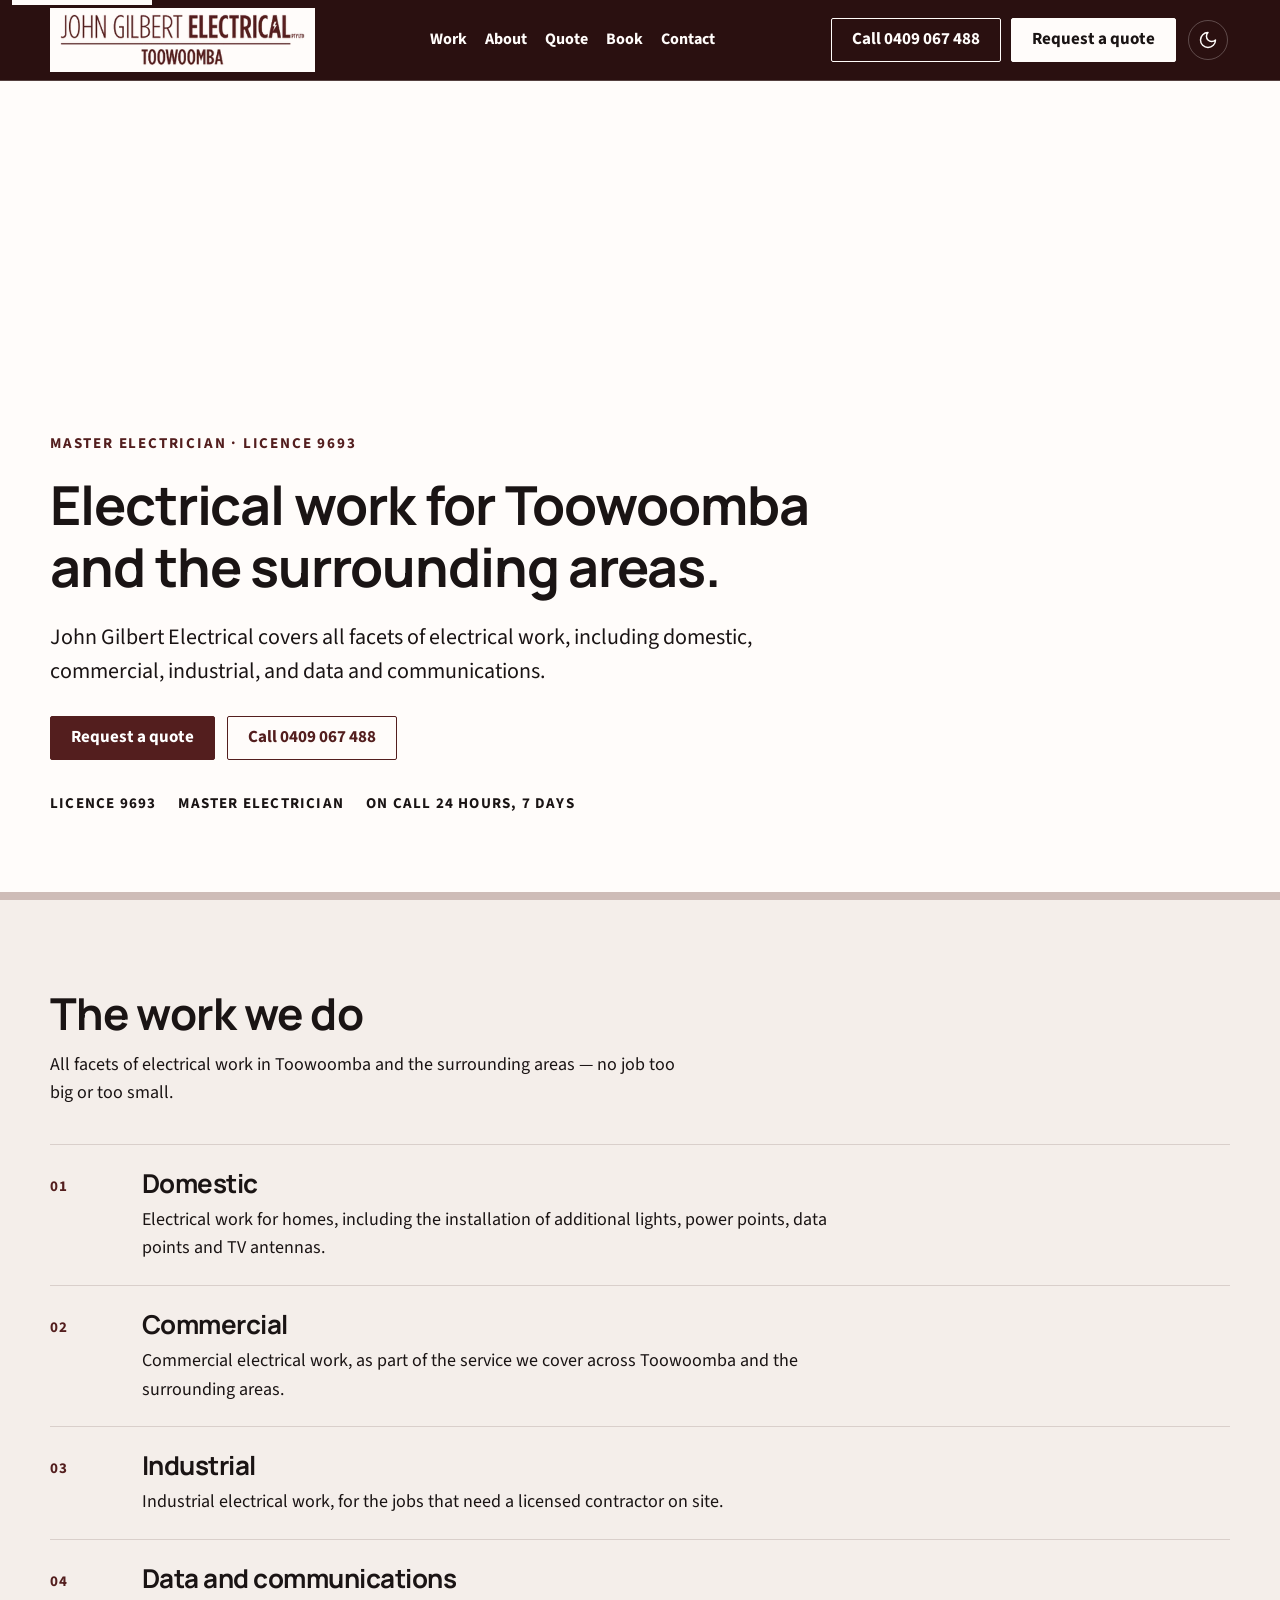
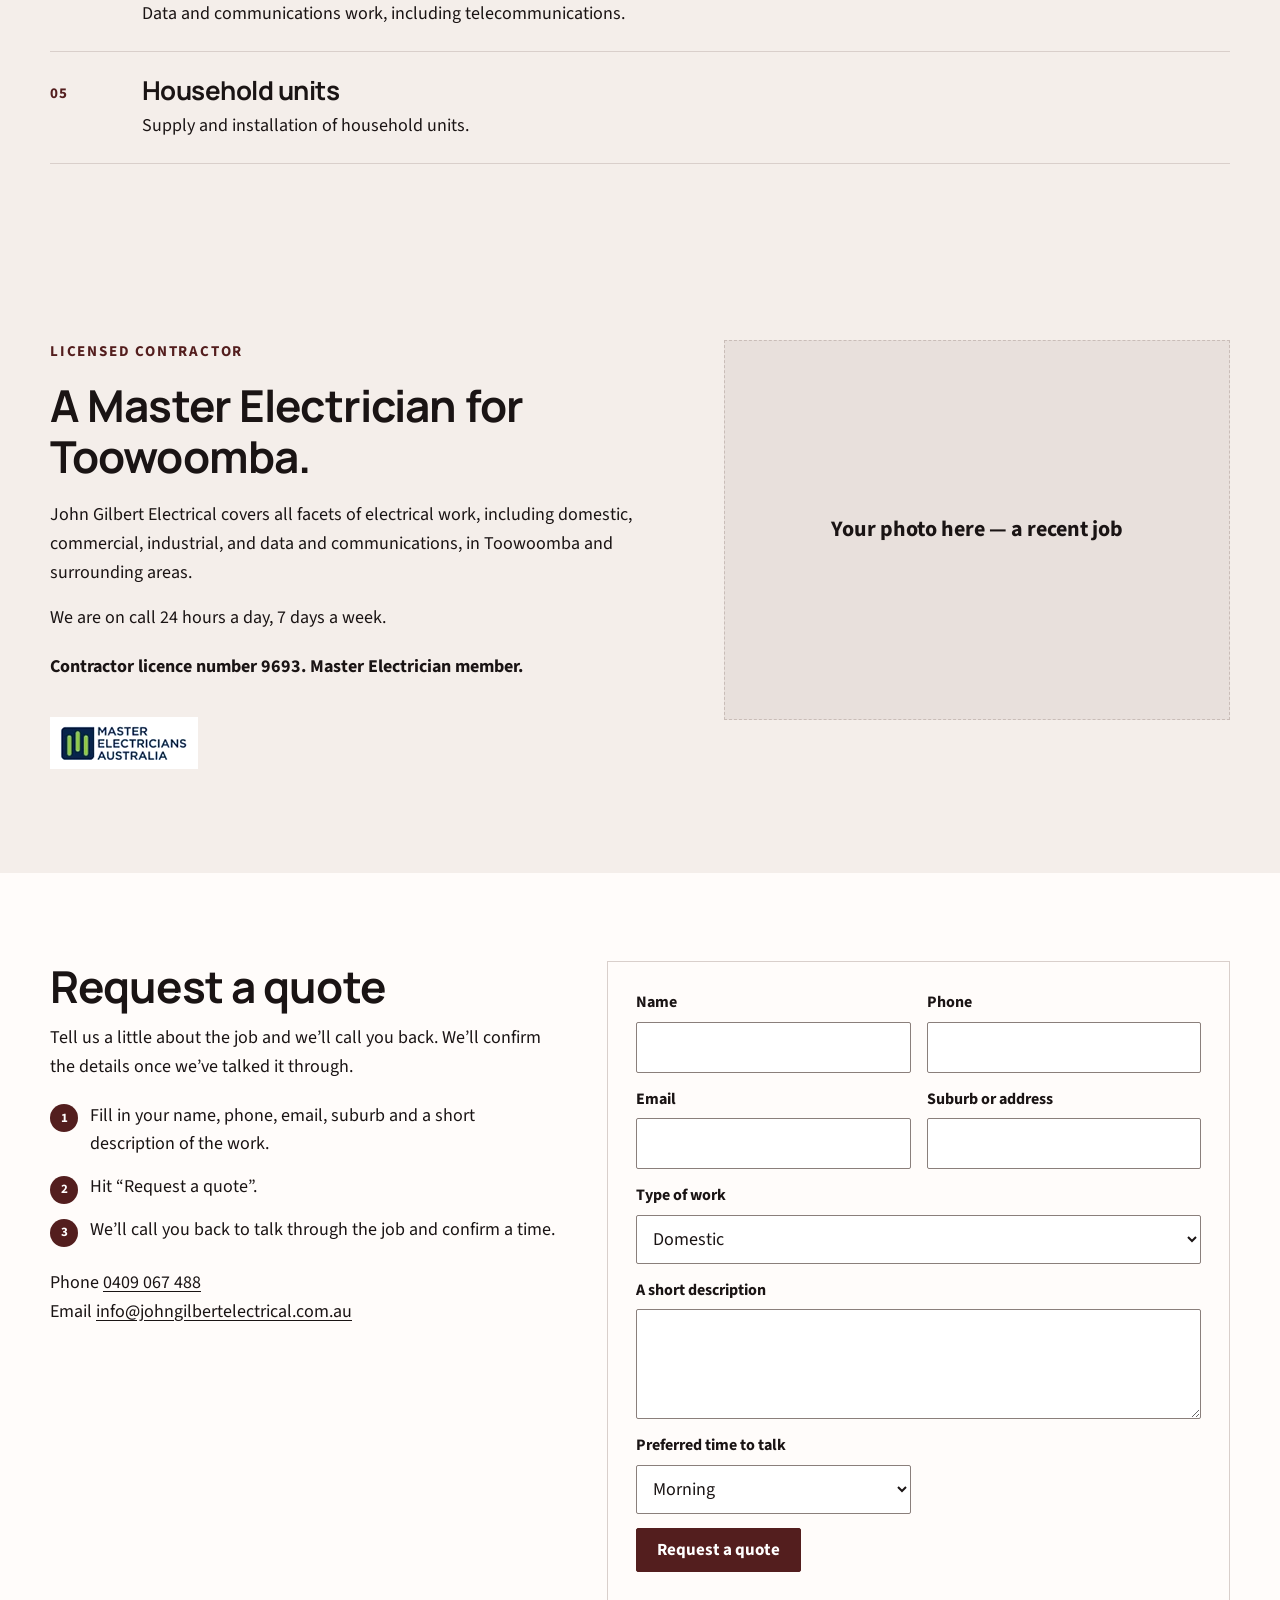
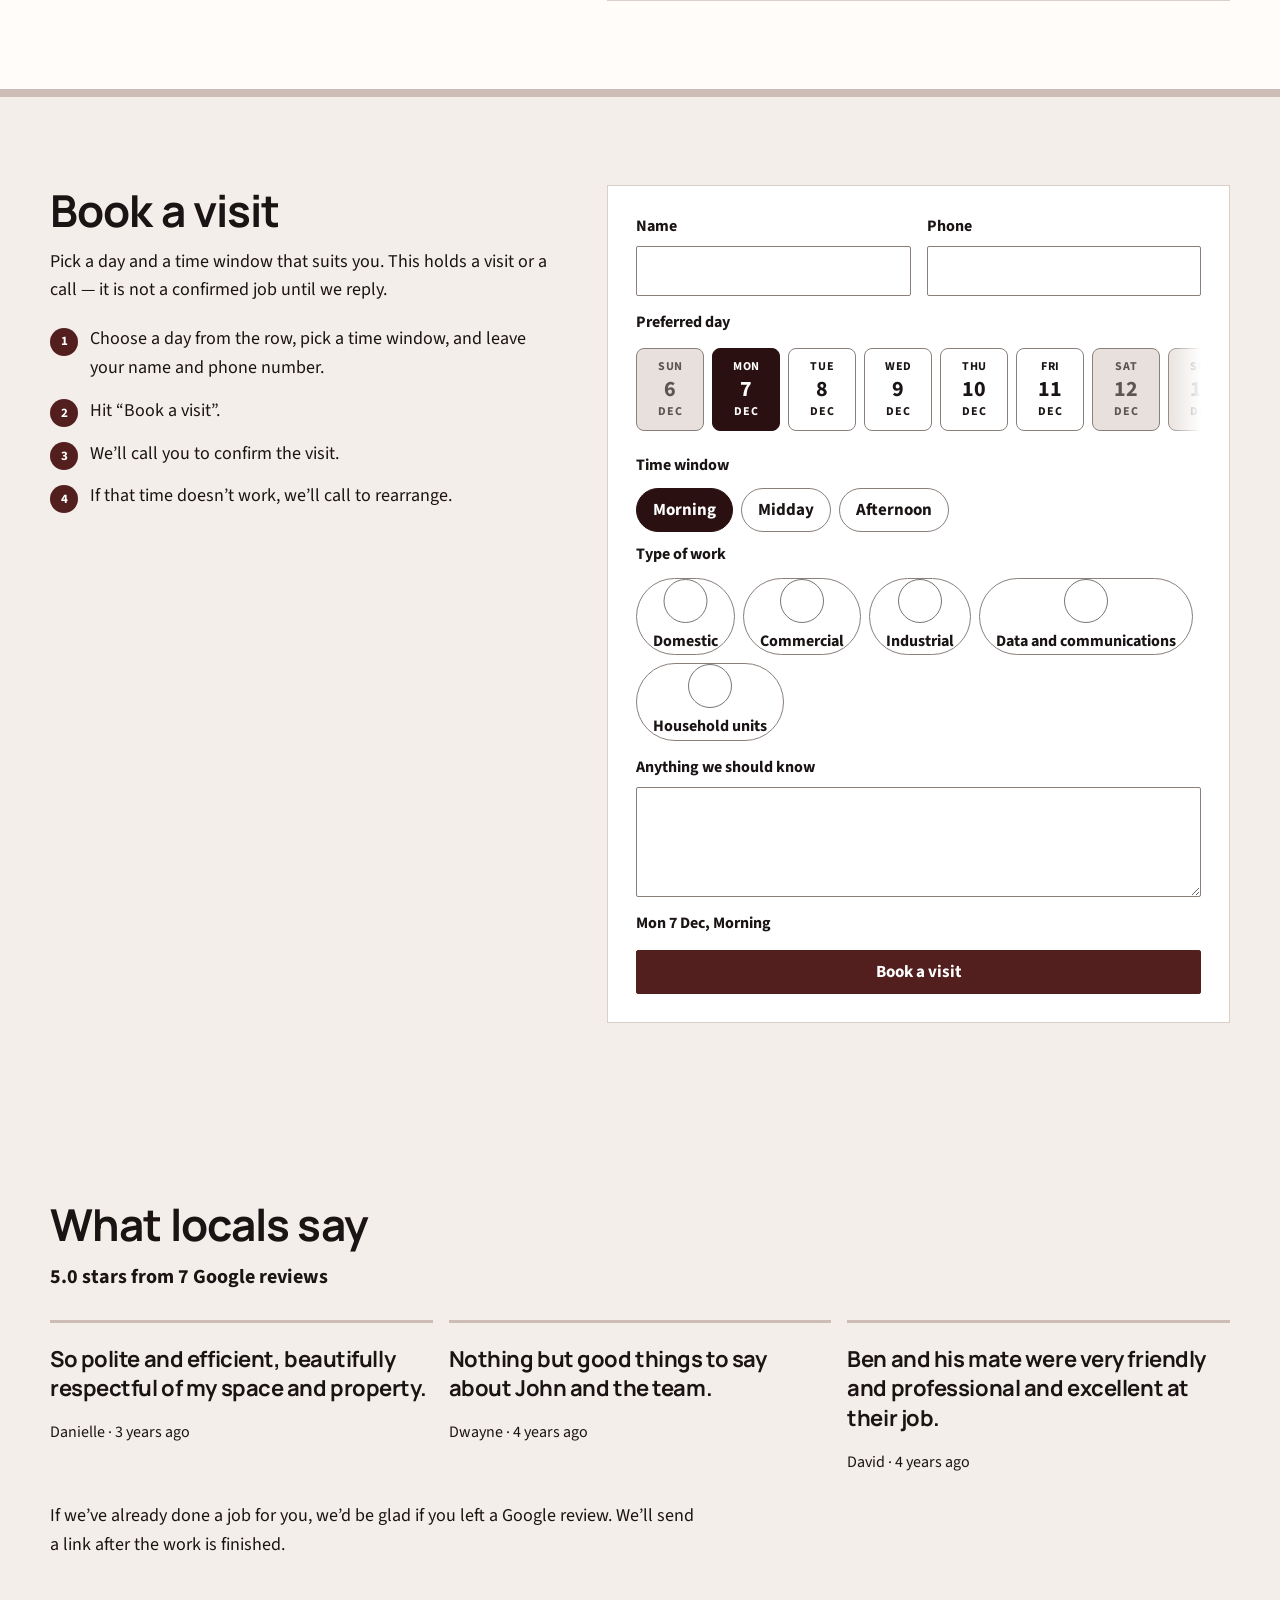
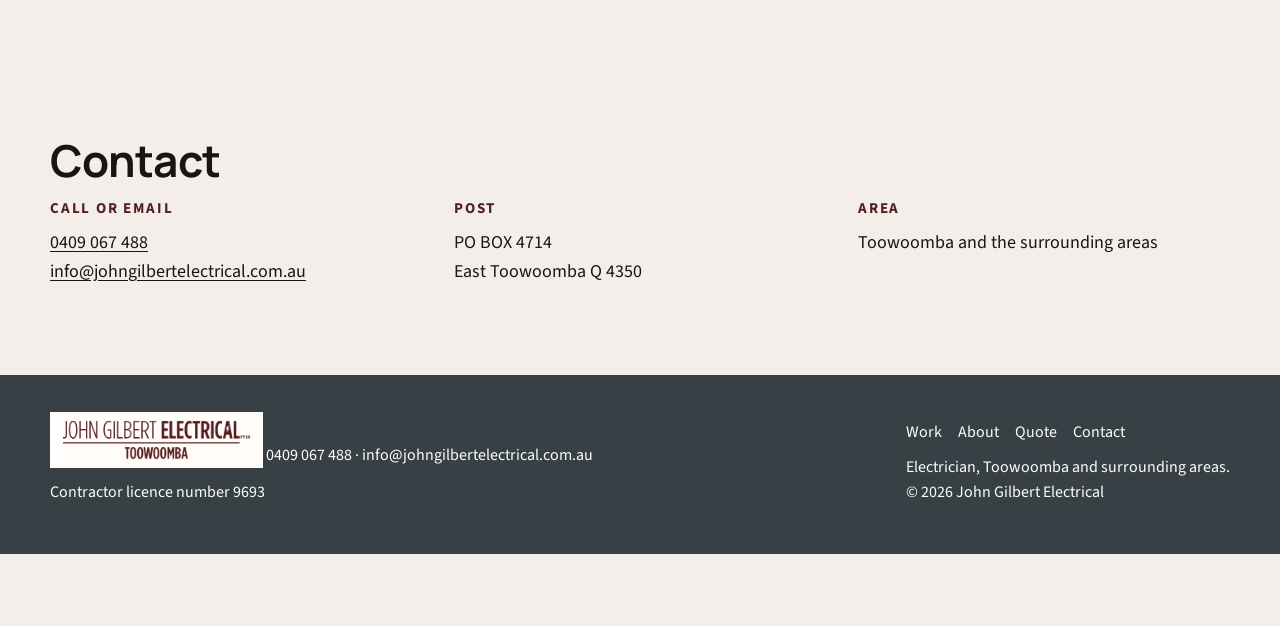
==== index.html @ 3c37c394 "Add static noindex GitHub Pages preview site Build the five-page John Gilbert Electrical preview fro" ====
<!DOCTYPE html>
<html lang="en-AU" data-theme="light">
<head>
<meta charset="UTF-8">
<meta name="viewport" content="width=device-width, initial-scale=1">
<meta name="robots" content="noindex,nofollow">
<meta name="description" content="Website preview.">
<title>John Gilbert Electrical — Home</title>
<script>
  (function () {
    try {
      var saved = localStorage.getItem("jg-theme");
      var theme;
      if (saved === "light" || saved === "dark") {
        theme = saved;
      } else if (window.matchMedia("(prefers-color-scheme: dark)").matches) {
        theme = "dark";
      } else {
        theme = "light";
      }
      document.documentElement.setAttribute("data-theme", theme);
    } catch (e) {
      document.documentElement.setAttribute("data-theme", "light");
    }
  })();
</script>
<link rel="stylesheet" href="site.css">
</head>
<body>
<a class="skip" href="#main">Skip to content</a>
<header class="site">
  <div class="wrap">
    <a class="logo" href="#top">
      <picture>
        <source type="image/webp" srcset="assets/logo-400.webp 400w, assets/logo-800.webp 800w" sizes="200px">
        <img src="assets/logo.png" width="458" height="97" alt="John Gilbert Electrical">
      </picture>
    </a>
    <nav class="primary" aria-label="Site">
      <a href="#work">Work</a>
      <a href="#about">About</a>
      <a href="#quote">Quote</a>
      <a href="#book">Book</a>
      <a href="#contact">Contact</a>
    </nav>
    <div class="header-actions">
      <a class="btn btn-secondary header-call" href="tel:0409067488">Call 0409 067 488</a>
      <a class="btn btn-primary" href="#quote"><span class="btn-full">Request a quote</span><span class="btn-short">Quote</span></a>
      <button type="button" class="theme-toggle" id="theme-toggle" aria-label="Switch light/dark">
        <span class="theme-toggle-face" aria-hidden="true">
          <svg class="icon-sun" viewBox="0 0 24 24">
            <circle cx="12" cy="12" r="4"></circle>
            <path d="M12 2v2M12 20v2M4.93 4.93l1.41 1.41M17.66 17.66l1.41 1.41M2 12h2M20 12h2M6.34 17.66l-1.41 1.41M19.07 4.93l-1.41 1.41"></path>
          </svg>
          <svg class="icon-moon" viewBox="0 0 24 24">
            <path d="M12 3a6 6 0 0 0 9 9 9 9 0 1 1-9-9Z"></path>
          </svg>
        </span>
      </button>
    </div>
  </div>
</header>

<main id="main">
<section class="hero" id="top">
  <div class="wrap">
    <p class="kicker">Master Electrician · Licence 9693</p>
    <h1>Electrical work for <em>Toowoomba</em> and the surrounding areas.</h1>
    <p class="lead">John Gilbert Electrical covers all facets of electrical work, including domestic, commercial, industrial, and data and communications.</p>
    <div class="hero-actions">
      <a class="btn btn-primary" href="#quote">Request a quote</a>
      <a class="btn btn-secondary" href="tel:0409067488">Call 0409 067 488</a>
    </div>
    <p class="proof">
      <span>Licence 9693</span>
      <span>Master Electrician</span>
      <span>On call 24 hours, 7 days</span>
    </p>
  </div>
</section>

<section class="work" id="work">
  <div class="wrap">
    <h2>The work we do</h2>
    <p class="intro">All facets of electrical work in Toowoomba and the surrounding areas — no job too big or too small.</p>
    <div class="work-list">
      <article>
        <p class="num">01</p>
        <div>
          <h3>Domestic</h3>
          <p>Electrical work for homes, including the installation of additional lights, power points, data points and TV antennas.</p>
        </div>
      </article>
      <article>
        <p class="num">02</p>
        <div>
          <h3>Commercial</h3>
          <p>Commercial electrical work, as part of the service we cover across Toowoomba and the surrounding areas.</p>
        </div>
      </article>
      <article>
        <p class="num">03</p>
        <div>
          <h3>Industrial</h3>
          <p>Industrial electrical work, for the jobs that need a licensed contractor on site.</p>
        </div>
      </article>
      <article>
        <p class="num">04</p>
        <div>
          <h3>Data and communications</h3>
          <p>Data and communications work, including telecommunications.</p>
        </div>
      </article>
      <article>
        <p class="num">05</p>
        <div>
          <h3>Household units</h3>
          <p>Supply and installation of household units.</p>
        </div>
      </article>
    </div>
  </div>
</section>

<section class="about" id="about">
  <div class="wrap about-grid">
    <div>
      <p class="kicker">Licensed contractor</p>
      <h2>A Master Electrician for Toowoomba.</h2>
      <p>John Gilbert Electrical covers all facets of electrical work, including domestic, commercial, industrial, and data and communications, in Toowoomba and surrounding areas.</p>
      <p>We are on call 24 hours a day, 7 days a week.</p>
      <p class="lic">Contractor licence number 9693. Master Electrician member.</p>
      <p class="mea">
        <picture>
          <source type="image/webp" srcset="assets/master-electrician-142.webp 142w, assets/master-electrician-284.webp 284w" sizes="128px">
          <img src="assets/master-electrician.png" width="128" height="36" alt="Master Electricians Australia">
        </picture>
      </p>
    </div>
    <figure class="photo-slot">
      <strong>Your photo here — a recent job</strong>
    </figure>
  </div>
</section>

<section class="quote" id="quote">
  <div class="wrap quote-grid">
    <div>
      <h2>Request a quote</h2>
      <p class="help">Tell us a little about the job and we’ll call you back. We’ll confirm the details once we’ve talked it through.</p>
      <ol class="steps">
        <li data-n="1">Fill in your name, phone, email, suburb and a short description of the work.</li>
        <li data-n="2">Hit “Request a quote”.</li>
        <li data-n="3">We’ll call you back to talk through the job and confirm a time.</li>
      </ol>
      <p class="help" style="margin-top:24px">Phone <a href="tel:0409067488">0409 067 488</a><br>Email <a href="mailto:info@johngilbertelectrical.com.au">info@johngilbertelectrical.com.au</a></p>
    </div>
    <div>
      <form action="#" method="post" novalidate data-quote>
        <label>Name
          <input type="text" name="name" autocomplete="name">
          <span class="field-error" hidden></span>
        </label>
        <label>Phone
          <input type="tel" name="phone" autocomplete="tel">
          <span class="field-error" hidden></span>
        </label>
        <label>Email
          <input type="email" name="email" autocomplete="email">
          <span class="field-error" hidden></span>
        </label>
        <label>Suburb or address
          <input type="text" name="suburb" autocomplete="address-level2">
          <span class="field-error" hidden></span>
        </label>
        <label class="full">Type of work
          <select name="work">
            <option>Domestic</option>
            <option>Commercial</option>
            <option>Industrial</option>
            <option>Data and communications</option>
            <option>Household units</option>
          </select>
        </label>
        <label class="full">A short description
          <textarea name="details"></textarea>
          <span class="field-error" hidden></span>
        </label>
        <label>Preferred time to talk
          <select name="when">
            <option>Morning</option>
            <option>Afternoon</option>
            <option>Either</option>
          </select>
        </label>
        <div class="submit"><button class="btn btn-primary" type="submit">Request a quote</button></div>
      </form>
      <p class="thanks" hidden tabindex="-1">Thank you. We’ll call you back to talk through the job and confirm a time.</p>
    </div>
  </div>
</section>

<section class="book" id="book">
  <div class="wrap book-grid">
    <div>
      <h2>Book a visit</h2>
      <p class="help">Pick a day and a time window that suits you. This holds a visit or a call — it is not a confirmed job until we reply.</p>
      <ol class="steps">
        <li data-n="1">Choose a day from the row, pick a time window, and leave your name and phone number.</li>
        <li data-n="2">Hit “Book a visit”.</li>
        <li data-n="3">We’ll call you to confirm the visit.</li>
        <li data-n="4">If that time doesn’t work, we’ll call to rearrange.</li>
      </ol>
    </div>
    <div>
      <form action="#" method="post" novalidate data-book>
        <label>Name
          <input type="text" name="name" autocomplete="name">
          <span class="field-error" hidden></span>
        </label>
        <label>Phone
          <input type="tel" name="phone" autocomplete="tel">
          <span class="field-error" hidden></span>
        </label>
        <div class="book-widget">
          <p class="widget-label" id="day-label">Preferred day</p>
          <div data-day-error>
            <div class="day-chips-wrap">
              <div class="day-chips" data-days role="radiogroup" aria-labelledby="day-label"></div>
            </div>
            <p class="field-error" hidden></p>
          </div>
          <p class="widget-label" id="time-label">Time window</p>
          <div data-time-error>
            <div class="time-pills" role="radiogroup" aria-labelledby="time-label">
              <label class="pill"><input type="radio" name="window" value="Morning" checked> Morning</label>
              <label class="pill"><input type="radio" name="window" value="Midday"> Midday</label>
              <label class="pill"><input type="radio" name="window" value="Afternoon"> Afternoon</label>
            </div>
            <p class="field-error" hidden></p>
          </div>
          <p class="widget-label" id="job-label">Type of work</p>
          <div data-job-error>
            <div class="job-chips" role="radiogroup" aria-labelledby="job-label">
              <label class="job-chip"><input type="radio" name="job" value="Domestic"> Domestic</label>
              <label class="job-chip"><input type="radio" name="job" value="Commercial"> Commercial</label>
              <label class="job-chip"><input type="radio" name="job" value="Industrial"> Industrial</label>
              <label class="job-chip"><input type="radio" name="job" value="Data and communications"> Data and communications</label>
              <label class="job-chip"><input type="radio" name="job" value="Household units"> Household units</label>
            </div>
            <p class="field-error" hidden></p>
          </div>
        </div>
        <label class="full">Anything we should know
          <textarea name="notes"></textarea>
        </label>
        <p class="book-summary" data-summary aria-live="polite"></p>
        <div class="submit"><button class="btn btn-primary" type="submit">Book a visit</button></div>
      </form>
      <p class="thanks" hidden tabindex="-1">Thank you. We’ll call you to confirm the visit.</p>
    </div>
  </div>
</section>

<section class="reviews" id="reviews">
  <div class="wrap">
    <h2>What locals say</h2>
    <p class="rating">5.0 stars from 7 Google reviews</p>
    <div class="quotes">
      <blockquote>
        <p>So polite and efficient, beautifully respectful of my space and property.</p>
        <footer>Danielle · 3 years ago</footer>
      </blockquote>
      <blockquote>
        <p>Nothing but good things to say about John and the team.</p>
        <footer>Dwayne · 4 years ago</footer>
      </blockquote>
      <blockquote>
        <p>Ben and his mate were very friendly and professional and excellent at their job.</p>
        <footer>David · 4 years ago</footer>
      </blockquote>
    </div>
    <p class="review-note">If we’ve already done a job for you, we’d be glad if you left a Google review. We’ll send a link after the work is finished.</p>
  </div>
</section>

<section class="contact" id="contact">
  <div class="wrap">
    <h2>Contact</h2>
    <div class="contact-grid">
      <div>
        <h3>Call or email</h3>
        <p><a href="tel:0409067488">0409 067 488</a><br><a href="mailto:info@johngilbertelectrical.com.au">info@johngilbertelectrical.com.au</a></p>
      </div>
      <div>
        <h3>Post</h3>
        <p>PO BOX 4714<br>East Toowoomba Q 4350</p>
      </div>
      <div>
        <h3>Area</h3>
        <p>Toowoomba and the surrounding areas</p>
      </div>
    </div>
  </div>
</section>
</main>

<footer class="site">
  <div class="wrap">
    <div>
      <a class="logo" href="#top">
        <img src="assets/logo.png" width="458" height="97" alt="John Gilbert Electrical">
      </a>
      0409 067 488 · info@johngilbertelectrical.com.au<br>
      Contractor licence number 9693
    </div>
    <div>
      <nav aria-label="Footer">
        <a href="services/">Work</a>
        <a href="about-us/">About</a>
        <a href="quotes/">Quote</a>
        <a href="contact-us/">Contact</a>
      </nav>
      Electrician, Toowoomba and surrounding areas.<br>© 2026 John Gilbert Electrical
    </div>
  </div>
</footer>

<div class="sticky-call">
  <a class="btn btn-secondary" href="tel:0409067488">Call</a>
  <a class="btn btn-primary" href="#quote">Quote</a>
</div>
<script src="site.js"></script>
</body>
</html>
---- site.css ----
@font-face {
  font-family: Manrope;
  src: url("fonts/manrope-700.woff2") format("woff2");
  font-weight: 700;
  font-style: normal;
  font-display: swap;
}
@font-face {
  font-family: "Source Sans 3";
  src: url("fonts/sourcesans3.woff2") format("woff2");
  font-weight: 400 700;
  font-style: normal;
  font-display: swap;
}

:root {
  --header-h: 80px;
  --maroon: #531E1E;
  --maroon-ink: #2A1010;
  --charcoal: #374045;
  --taupe: #CEBCB7;
  --ink: #1A1414;
  --line: #D9CFCB;
  --paper: #FFFCFA;
  --wash: #F4EEEA;
  --on-dark: #FFFCFA;
  --page-bg: #F4EEEA;
  --header-bg: #2A1010;
  --header-fg: #FFFCFA;
  --footer-bg: #374045;
  --footer-fg: #FFFCFA;
  --hero-bg: #FFFCFA;
  --hero-fg: #1A1414;
  --hero-heading: #1A1414;
  --hero-kicker: #531E1E;
  --hero-rule: #CEBCB7;
  --band-bg: #F4EEEA;
  --band-fg: #1A1414;
  --band-heading: #1A1414;
  --accent: #531E1E;
  --surface: #FFFCFA;
  --field-bg: #FFFFFF;
  --field-border: #8A7F7B;
  --field-placeholder: #4A4343;
  --chip-fade: #FFFFFF;
  --slot-bg: #E8E0DC;
  --slot-fg: #1A1414;
  --slot-border: #C9BDB8;
  --selected-bg: #2A1010;
  --selected-fg: #FFFFFF;
  --btn-primary-bg: #531E1E;
  --btn-primary-fg: #FFFFFF;
  --btn-secondary-fg: #531E1E;
  --btn-secondary-border: #531E1E;
  --logo-chip: #FFFCFA;
  --focus: #1A1414;
  --sticky-bg: #2A1010;
  --sticky-border: rgba(255, 252, 250, 0.25);
  --disabled-bg: #E8E0DC;
  --disabled-fg: #5C5555;
  --error: #8A1515;
  --header-shadow: none;
  color-scheme: light;
}

html[data-theme="dark"] {
  --ink: #FFFCFA;
  --line: #6B524C;
  --paper: #2A1010;
  --wash: #1A1414;
  --page-bg: #1A1414;
  --header-bg: #3A1818;
  --header-fg: #FFFCFA;
  --footer-bg: #1A1414;
  --footer-fg: #FFFCFA;
  --hero-bg: #2A1010;
  --hero-fg: #FFFCFA;
  --hero-heading: #FFFFFF;
  --hero-kicker: #FFFCFA;
  --hero-rule: #CEBCB7;
  --band-bg: #2A1010;
  --band-fg: #FFFCFA;
  --band-heading: #FFFFFF;
  --accent: #CEBCB7;
  --surface: #2A1010;
  --field-bg: #1A1414;
  --field-border: #A89A96;
  --field-placeholder: #C9BDB8;
  --chip-fade: #1A1414;
  --slot-bg: #3A1A1A;
  --slot-fg: #FFFCFA;
  --slot-border: rgba(206, 188, 183, 0.55);
  --selected-bg: #FFFCFA;
  --selected-fg: #1A1414;
  --btn-primary-bg: #FFFCFA;
  --btn-primary-fg: #1A1414;
  --btn-secondary-fg: #FFFCFA;
  --btn-secondary-border: #FFFCFA;
  --logo-chip: #FFFCFA;
  --focus: #FFFCFA;
  --sticky-bg: #3A1818;
  --sticky-border: rgba(255, 255, 255, 0.12);
  --disabled-bg: #2A1C1C;
  --disabled-fg: #C9BDB8;
  --error: #F0B4B4;
  --header-shadow: 0 8px 24px rgba(0, 0, 0, 0.35);
  color-scheme: dark;
}

* { box-sizing: border-box; margin: 0; padding: 0; }

html {
  scroll-behavior: smooth;
  overflow-x: clip;
  background: var(--page-bg);
  width: 100%;
  max-width: 100%;
}

body {
  overflow-x: clip;
  width: 100%;
  max-width: 100%;
  font-family: "Source Sans 3", "Segoe UI", sans-serif;
  font-size: 18px;
  font-weight: 400;
  line-height: 1.6;
  color: var(--ink);
  background: var(--page-bg);
  -webkit-font-smoothing: antialiased;
  padding-bottom: 72px;
}

html, body, header.site, .hero, .work, .about, .quote, .book, .reviews, .contact,
footer.site, .sticky-call, .btn, .chip, .pill, form, form input, form select, form textarea,
.photo-slot, .surface {
  transition: background-color 200ms ease, color 200ms ease, border-color 200ms ease, box-shadow 200ms ease;
}

[hidden] { display: none !important; }

[id] { scroll-margin-top: calc(var(--header-h) + 16px); }

img { max-width: 100%; height: auto; display: block; }
a { color: inherit; text-decoration: none; }

h1, h2, h3 {
  font-family: Manrope, "Segoe UI", sans-serif;
  font-weight: 700;
  letter-spacing: -0.02em;
  color: var(--ink);
}
h1 { font-size: clamp(36px, 4.2vw, 56px); line-height: 1.15; max-width: 22ch; margin-bottom: 22px; }
h2 { font-size: clamp(30px, 4vw, 44px); line-height: 1.15; margin-bottom: 12px; }
h3 { font-size: clamp(22px, 2.4vw, 26px); line-height: 1.25; letter-spacing: -0.02em; }

.skip {
  position: absolute;
  left: 12px;
  top: -40px;
  z-index: 100;
  background: var(--paper);
  color: var(--ink);
  padding: 8px 12px;
  min-height: 44px;
}
.skip:focus { top: 12px; }

.wrap { width: min(1180px, calc(100% - 40px)); max-width: 100%; margin: 0 auto; }

.btn {
  display: inline-flex;
  align-items: center;
  justify-content: center;
  min-height: 44px;
  padding: 0 20px;
  border-radius: 2px;
  font-weight: 700;
  font-size: 17px;
  border: 1.5px solid transparent;
  cursor: pointer;
  font-family: inherit;
  text-align: center;
}
.btn-primary { background: var(--btn-primary-bg); color: var(--btn-primary-fg); border-color: var(--btn-primary-bg); }
.btn-secondary { background: transparent; color: var(--btn-secondary-fg); border-color: var(--btn-secondary-border); }
.btn-short { display: none; }

:focus-visible { outline: 3px solid var(--focus); outline-offset: 3px; }

header.site {
  position: sticky;
  top: 0;
  z-index: 40;
  background: var(--header-bg);
  color: var(--header-fg);
  border-bottom: 1px solid rgba(255, 252, 250, 0.2);
  box-shadow: var(--header-shadow);
}
html[data-theme="dark"] header.site {
  border-bottom: 1px solid rgba(255, 255, 255, 0.12);
}

header.site .wrap {
  display: flex;
  align-items: center;
  justify-content: space-between;
  gap: 20px;
  min-height: 80px;
}
header.site .logo {
  display: flex;
  align-items: center;
  flex-shrink: 0;
  background: var(--logo-chip);
  padding: 6px 10px;
}
.logo img { height: 52px; width: auto; display: block; }

nav.primary {
  display: flex;
  align-items: center;
  gap: 8px 18px;
  font-weight: 700;
  font-size: 16px;
}
nav.primary a {
  min-height: 44px;
  display: inline-flex;
  align-items: center;
}
nav.primary a[aria-current="page"] { text-decoration: underline; text-underline-offset: 6px; }

.header-actions { display: flex; gap: 10px; align-items: center; }
header.site {
  --btn-primary-bg: #FFFCFA;
  --btn-primary-fg: #1A1414;
  --btn-secondary-fg: #FFFCFA;
  --btn-secondary-border: #FFFCFA;
}
header.site :focus-visible { outline-color: var(--header-fg); }

.theme-toggle {
  appearance: none;
  -webkit-appearance: none;
  display: grid;
  place-items: center;
  width: 44px;
  height: 44px;
  min-width: 44px;
  min-height: 44px;
  padding: 0;
  border: 0;
  background: transparent;
  color: var(--header-fg);
  cursor: pointer;
  flex-shrink: 0;
  border-radius: 50%;
}
.theme-toggle-face {
  width: 40px;
  height: 40px;
  border-radius: 50%;
  border: 1px solid color-mix(in srgb, currentColor 25%, transparent);
  background: transparent;
  display: grid;
  place-items: center;
}
.theme-toggle:hover .theme-toggle-face,
.theme-toggle:focus-visible .theme-toggle-face {
  background: color-mix(in srgb, currentColor 10%, transparent);
}
.theme-toggle:focus-visible {
  outline: 3px solid var(--header-fg);
  outline-offset: 2px;
}
.theme-toggle svg {
  grid-area: 1 / 1;
  width: 20px;
  height: 20px;
  stroke: currentColor;
  stroke-width: 1.75;
  stroke-linecap: round;
  stroke-linejoin: round;
  fill: none;
  transition: opacity 250ms ease, transform 250ms ease;
}
html[data-theme="light"] .icon-sun,
html:not([data-theme="dark"]) .icon-sun {
  opacity: 0;
  transform: rotate(-90deg) scale(0.6);
}
html[data-theme="light"] .icon-moon,
html:not([data-theme="dark"]) .icon-moon {
  opacity: 1;
  transform: rotate(0deg) scale(1);
}
html[data-theme="dark"] .icon-sun {
  opacity: 1;
  transform: rotate(0deg) scale(1);
}
html[data-theme="dark"] .icon-moon {
  opacity: 0;
  transform: rotate(-90deg) scale(0.6);
}

.hero {
  background: var(--hero-bg);
  color: var(--hero-fg);
  min-height: calc(100vh - var(--header-h));
  display: flex;
  align-items: flex-end;
  padding: 72px 0 80px;
  position: relative;
}
.hero.page-hero {
  min-height: 0;
  align-items: flex-end;
  padding: 56px 0 64px;
}
.hero::before {
  content: "";
  position: absolute;
  inset: auto 0 0 0;
  height: 8px;
  background: var(--hero-rule);
}
.kicker {
  font-size: 15px;
  font-weight: 700;
  letter-spacing: 0.12em;
  text-transform: uppercase;
  color: var(--hero-kicker);
  margin-bottom: 18px;
}
.hero h1 { color: var(--hero-heading); }
h1 em { font-style: normal; color: var(--hero-heading); }
.lead { font-size: 22px; line-height: 1.55; max-width: 34em; color: var(--hero-fg); margin-bottom: 28px; }
.hero-actions { display: flex; flex-wrap: wrap; gap: 12px; margin-bottom: 28px; }
.proof {
  display: flex;
  flex-wrap: wrap;
  gap: 10px 22px;
  font-size: 15px;
  font-weight: 700;
  letter-spacing: 0.08em;
  text-transform: uppercase;
  color: var(--hero-fg);
}
.proof span { display: inline-flex; align-items: center; min-height: 32px; }

.work { padding: 88px 0; }
.work .intro, .gallery .intro { color: var(--ink); margin-bottom: 36px; max-width: 36em; }
.work-list { display: grid; gap: 0; }
.work-list article {
  display: grid;
  grid-template-columns: 72px minmax(0, 1fr);
  gap: 8px 20px;
  padding: 22px 0;
  border-top: 1px solid var(--line);
}
.work-list article:last-child { border-bottom: 1px solid var(--line); }
.num { font-size: 15px; font-weight: 700; color: var(--accent); letter-spacing: 0.08em; padding-top: 8px; }
.work-list h3 { margin-bottom: 6px; }
.work-list p { color: var(--ink); max-width: 40em; }
.work-list .num { color: var(--accent); }

.about { background: var(--band-bg); color: var(--band-fg); padding: 88px 0; }
.about-grid { display: grid; grid-template-columns: minmax(0, 1.1fr) minmax(0, 0.9fr); gap: 56px; align-items: start; }
.about .kicker { color: var(--accent); }
.about h2 { color: var(--band-heading); margin-bottom: 20px; }
.about p { color: var(--band-fg); margin-bottom: 16px; }
.about .lic { margin-top: 20px; color: var(--band-heading); font-weight: 700; }
.mea { margin-top: 20px; display: inline-flex; background: #fff; padding: 8px 10px; }
.mea img { height: 36px; width: auto; }

.photo-slot {
  width: 100%;
  max-width: 100%;
  background: var(--slot-bg);
  color: var(--slot-fg);
  min-width: 0;
  aspect-ratio: 4 / 3;
  display: flex;
  flex-direction: column;
  align-items: center;
  justify-content: center;
  text-align: center;
  padding: 32px;
  border: 1px dashed var(--slot-border);
}
.photo-slot strong { font-size: 22px; display: block; }

.quote, .book, .reviews, .contact, .mission { padding: 88px 0; }
.quote { background: var(--surface); }
.book { background: var(--page-bg); border-top: 8px solid var(--taupe); }
.mission { background: var(--surface); }
.quote-grid, .book-grid {
  display: grid;
  grid-template-columns: minmax(0, 0.9fr) minmax(0, 1.1fr);
  gap: 48px;
  align-items: start;
}
.help { color: var(--ink); margin-bottom: 20px; max-width: 36em; }
.help a { text-decoration: underline; text-underline-offset: 3px; }

.steps { list-style: none; display: grid; gap: 14px; }
.steps li {
  padding-left: 40px;
  position: relative;
  font-size: 18px;
  line-height: 1.6;
  color: var(--ink);
}
.steps li::before {
  content: attr(data-n);
  position: absolute;
  left: 0;
  top: 0.2em;
  width: 28px;
  height: 28px;
  border-radius: 50%;
  background: var(--maroon);
  color: #fff;
  font-size: 13px;
  font-weight: 700;
  display: flex;
  align-items: center;
  justify-content: center;
}

form, .book-widget, .day-chips-wrap, .quote-grid, .book-grid, .about-grid {
  min-width: 0;
  max-width: 100%;
}
.book-widget {
  grid-column: 1 / -1;
  display: grid;
  grid-template-columns: minmax(0, 1fr);
  gap: 10px;
}
.widget-label { font-size: 16px; font-weight: 700; color: var(--ink); }

.day-chips-wrap { position: relative; min-width: 0; }
.day-chips-wrap::after {
  content: "";
  position: absolute;
  top: 0;
  right: 0;
  bottom: 10px;
  width: 36px;
  background: linear-gradient(90deg, transparent, var(--chip-fade));
  pointer-events: none;
}
.day-chips {
  display: flex;
  gap: 8px;
  overflow-x: auto;
  -webkit-overflow-scrolling: touch;
  padding: 2px 2px 12px;
  scroll-snap-type: x mandatory;
  min-width: 0;
  max-width: 100%;
}
.chip {
  position: relative;
  flex: 0 0 auto;
  scroll-snap-align: start;
  min-width: 68px;
  min-height: 72px;
  padding: 8px 10px;
  display: flex;
  flex-direction: column;
  align-items: center;
  justify-content: center;
  gap: 1px;
  border: 1.5px solid var(--field-border);
  background: var(--field-bg);
  border-radius: 8px;
  font: inherit;
  cursor: pointer;
  color: var(--ink);
}
.chip input, .pill input {
  position: absolute;
  inset: 0;
  opacity: 0;
  margin: 0;
  width: 100%;
  height: 100%;
  cursor: pointer;
}
.chip .dow, .chip .mon {
  font-size: 12px;
  font-weight: 700;
  letter-spacing: 0.06em;
  text-transform: uppercase;
  color: var(--ink);
}
.chip .dom { font-size: 22px; font-weight: 700; line-height: 1.1; }

.time-pills, .job-chips { display: flex; flex-wrap: wrap; gap: 8px; }
.pill, .job-chip {
  position: relative;
  min-height: 44px;
  padding: 0 16px;
  border-radius: 999px;
  border: 1.5px solid var(--field-border);
  background: var(--field-bg);
  font: inherit;
  font-weight: 700;
  font-size: 17px;
  cursor: pointer;
  color: var(--ink);
  display: inline-flex;
  align-items: center;
  justify-content: center;
}
.job-chip { font-size: 16px; }

.chip:has(input:checked),
.pill:has(input:checked),
.job-chip:has(input:checked) {
  background: var(--selected-bg);
  color: var(--selected-fg);
  border-color: var(--selected-bg);
}
.chip:has(input:checked) .dow,
.chip:has(input:checked) .mon { color: var(--selected-fg); }

.chip:has(input:disabled) {
  background: var(--disabled-bg);
  color: var(--disabled-fg);
  border-color: var(--field-border);
  cursor: not-allowed;
}
.chip:has(input:disabled) .dow,
.chip:has(input:disabled) .mon,
.chip:has(input:disabled) .dom { color: var(--disabled-fg); }
.chip:has(input:disabled) input { cursor: not-allowed; }

.chip:has(input:focus-visible),
.pill:has(input:focus-visible),
.job-chip:has(input:focus-visible) {
  outline: 3px solid var(--focus);
  outline-offset: 3px;
}

form {
  background: var(--surface);
  border: 1px solid var(--line);
  padding: 28px;
  display: grid;
  grid-template-columns: minmax(0, 1fr) minmax(0, 1fr);
  gap: 14px 16px;
}
.book form { background: var(--field-bg); border-color: var(--line); }
form label { display: flex; flex-direction: column; gap: 6px; font-size: 16px; font-weight: 700; color: var(--ink); }
form label.full { grid-column: 1 / -1; }
form input, form select, form textarea {
  min-height: 44px;
  padding: 10px 12px;
  border: 1px solid var(--field-border);
  font: inherit;
  font-size: 18px;
  font-weight: 400;
  background: var(--field-bg);
  color: var(--ink);
  width: 100%;
  border-radius: 2px;
}
form input::placeholder, form textarea::placeholder { color: var(--field-placeholder); opacity: 1; }
form textarea { min-height: 110px; resize: vertical; }
form .submit { grid-column: 1 / -1; justify-self: start; }
.book form .submit { justify-self: stretch; }
.book form .submit .btn { width: 100%; }

.field-error {
  font-size: 15px;
  font-weight: 700;
  color: var(--error);
}
.book-summary {
  grid-column: 1 / -1;
  font-size: 16px;
  font-weight: 700;
  color: var(--ink);
  min-height: 24px;
}
.thanks {
  background: var(--surface);
  border: 1px solid var(--line);
  padding: 28px;
  font-size: 18px;
  line-height: 1.6;
}

.reviews { background: var(--band-bg); color: var(--band-fg); }
.reviews h2 { color: var(--band-heading); }
.reviews .help { color: var(--band-fg); }
.rating { font-size: 20px; font-weight: 700; color: var(--band-fg); margin-bottom: 28px; line-height: 1.5; }
.quotes { display: grid; grid-template-columns: repeat(3, minmax(0, 1fr)); gap: 16px; }
blockquote {
  border-top: 3px solid var(--taupe);
  padding: 22px 0 0;
  margin: 0;
  font-family: Manrope, "Segoe UI", sans-serif;
  font-size: 22px;
  font-weight: 700;
  letter-spacing: -0.02em;
  line-height: 1.35;
  color: var(--band-heading);
}
blockquote footer {
  margin-top: 16px;
  font-size: 16px;
  font-weight: 400;
  color: var(--band-fg);
  letter-spacing: 0;
  font-family: "Source Sans 3", sans-serif;
  line-height: 1.5;
}
.review-note { margin-top: 28px; color: var(--band-fg); max-width: 36em; }

.contact-grid { display: grid; grid-template-columns: repeat(3, minmax(0, 1fr)); gap: 32px; }
.contact h3 {
  font-family: "Source Sans 3", sans-serif;
  font-size: 15px;
  letter-spacing: 0.12em;
  text-transform: uppercase;
  color: var(--accent);
  margin-bottom: 10px;
  font-weight: 700;
  line-height: 1.4;
}
.contact p, .contact a { color: var(--ink); }
.contact a { text-decoration: underline; text-underline-offset: 3px; }

footer.site {
  background: var(--footer-bg);
  color: var(--footer-fg);
  padding: 36px 0 48px;
  font-size: 16px;
  line-height: 1.6;
}
footer.site .wrap {
  display: flex;
  justify-content: space-between;
  gap: 24px;
  flex-wrap: wrap;
  align-items: flex-end;
}
footer.site .logo {
  display: inline-flex;
  background: var(--logo-chip);
  padding: 8px 12px;
  margin-bottom: 12px;
}
footer.site .logo img { height: 40px; margin-bottom: 0; }
footer.site nav { display: flex; flex-wrap: wrap; gap: 8px 16px; }
footer.site nav a { min-height: 44px; display: inline-flex; align-items: center; }

.sticky-call {
  display: none;
  position: fixed;
  left: 0;
  right: 0;
  bottom: 0;
  z-index: 50;
  background: var(--sticky-bg);
  border-top: 1px solid var(--sticky-border);
  padding: 8px 12px calc(8px + env(safe-area-inset-bottom));
  gap: 8px;
  flex-wrap: nowrap;
  --btn-primary-bg: #FFFCFA;
  --btn-primary-fg: #1A1414;
  --btn-secondary-fg: #FFFCFA;
  --btn-secondary-border: #FFFCFA;
}
.sticky-call a {
  flex: 1;
  white-space: nowrap;
  min-width: 0;
}
.sticky-call :focus-visible { outline-color: var(--header-fg); }

@media (max-width: 900px) {
  :root { --header-h: 112px; }
  body { font-size: 17px; line-height: 1.6; }
  .lead { font-size: 20px; }
  .steps li { font-size: 17px; }
  form input, form select, form textarea { font-size: 17px; }
    .about-grid, .quote-grid, .book-grid, .quotes, .contact-grid { grid-template-columns: minmax(0, 1fr); }
  .about-grid > *, .quote-grid > *, .book-grid > *, form { min-width: 0; }
  header.site .wrap { min-height: 64px; flex-wrap: wrap; row-gap: 0; }
  .logo img { height: 44px; }
  nav.primary {
    display: flex;
    width: 100%;
    order: 3;
    justify-content: flex-start;
    gap: 4px 16px;
    overflow-x: auto;
    padding-bottom: 4px;
  }
  .hero { min-height: 86vh; padding: 48px 0 96px; }
  .hero.page-hero { min-height: 0; padding: 40px 0 56px; }
  .sticky-call { display: flex; }
  body { padding-bottom: 80px; }
  h1 { font-size: clamp(32px, 8.2vw, 36px); }
  .proof { font-size: 14px; letter-spacing: 0.06em; gap: 8px 16px; }
  .proof span { white-space: nowrap; }
  header.site .wrap { gap: 12px; }
}

@media (max-width: 560px) {
  :root { --header-h: 104px; }
  .header-call { display: none; }
  header.site .wrap { gap: 8px; }
  .logo img { height: 28px; }
  header.site .logo { padding: 3px 5px; }
  .header-actions { gap: 8px; flex-wrap: nowrap; }
  .header-actions .btn { padding: 0 10px; font-size: 16px; }
  .btn-full { display: none; }
  .btn-short { display: inline; }
    form { grid-template-columns: minmax(0, 1fr); }
  form label.full, form .submit, .book-summary { grid-column: auto; }
  .work-list article { grid-template-columns: 48px minmax(0, 1fr); }
}

@media (max-width: 360px) {
  .wrap { width: min(1180px, calc(100% - 24px)); }
}

@media (prefers-reduced-motion: reduce) {
  html { scroll-behavior: auto; }
  html, body, header.site, .hero, .work, .about, .quote, .book, .reviews, .contact,
  footer.site, .sticky-call, .btn, .chip, .pill, form, form input, form select, form textarea,
  .photo-slot, .surface, .theme-toggle svg {
    transition: none;
  }
}
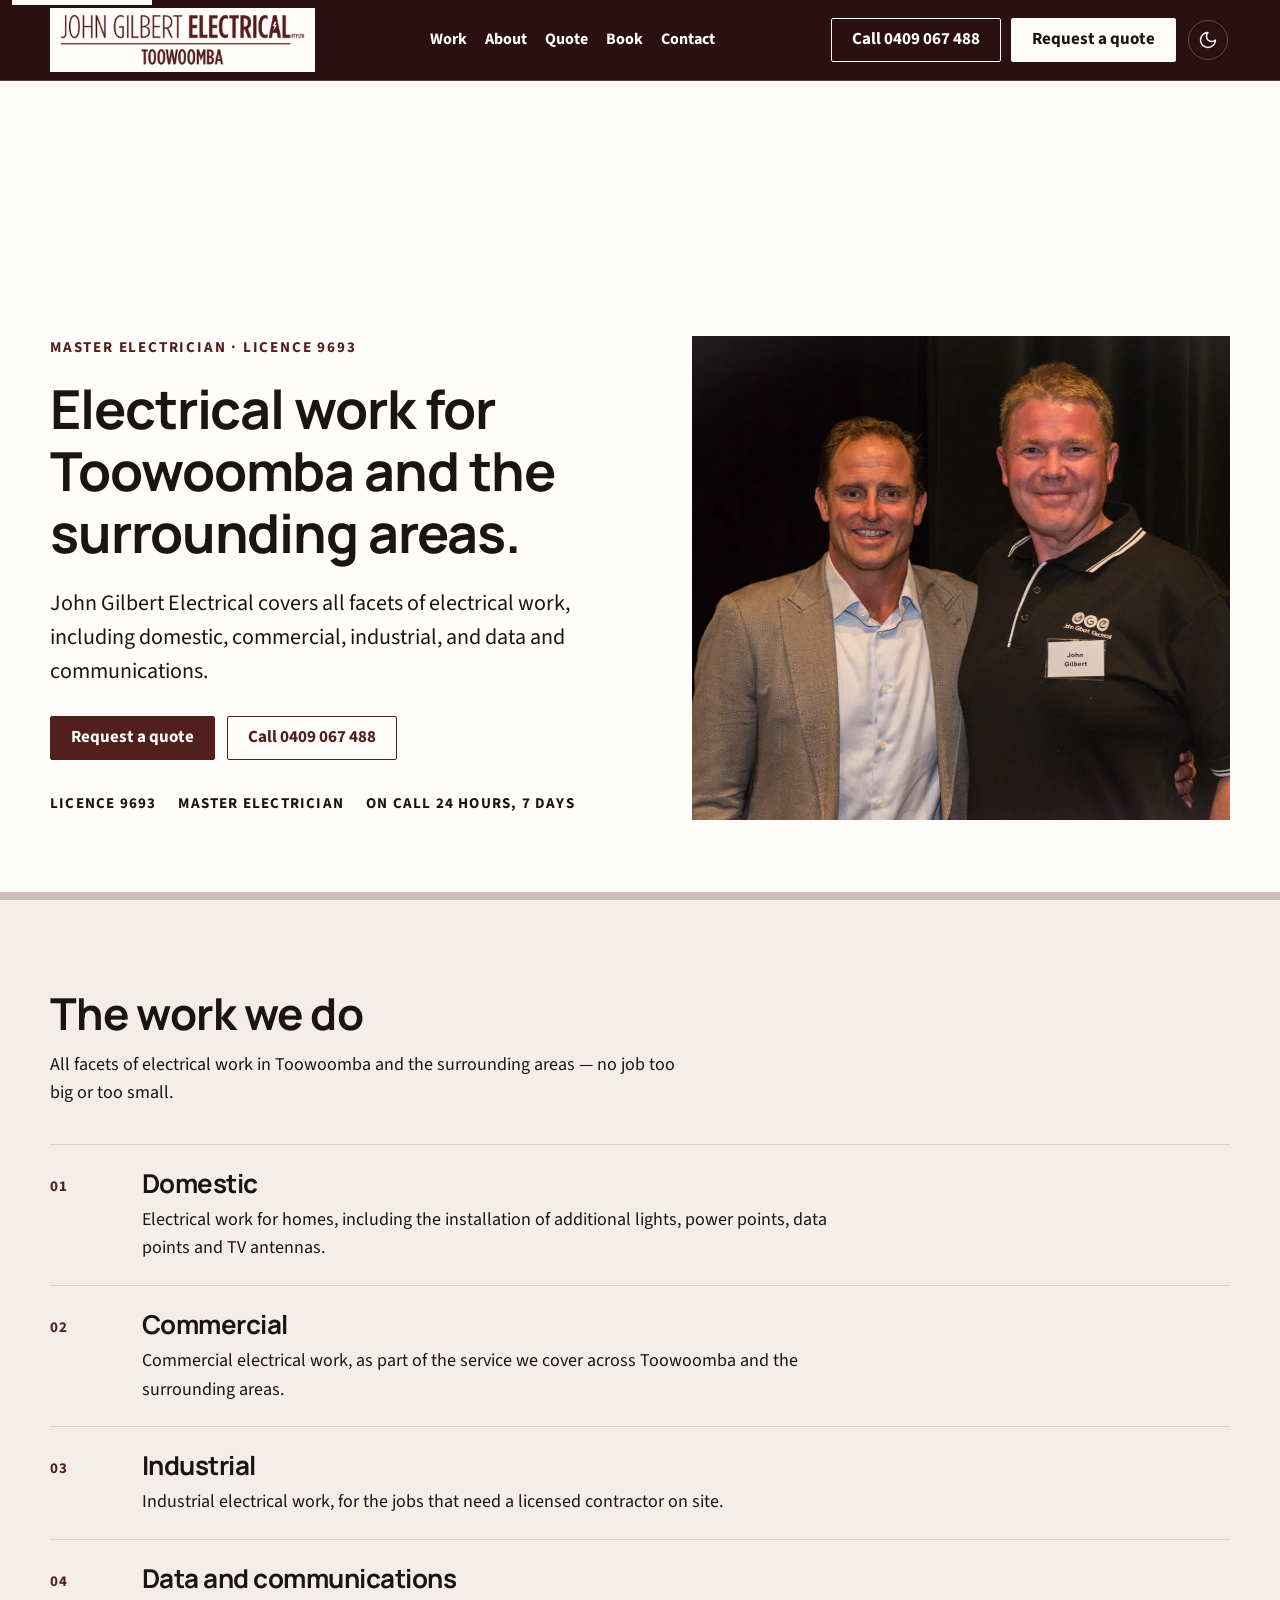
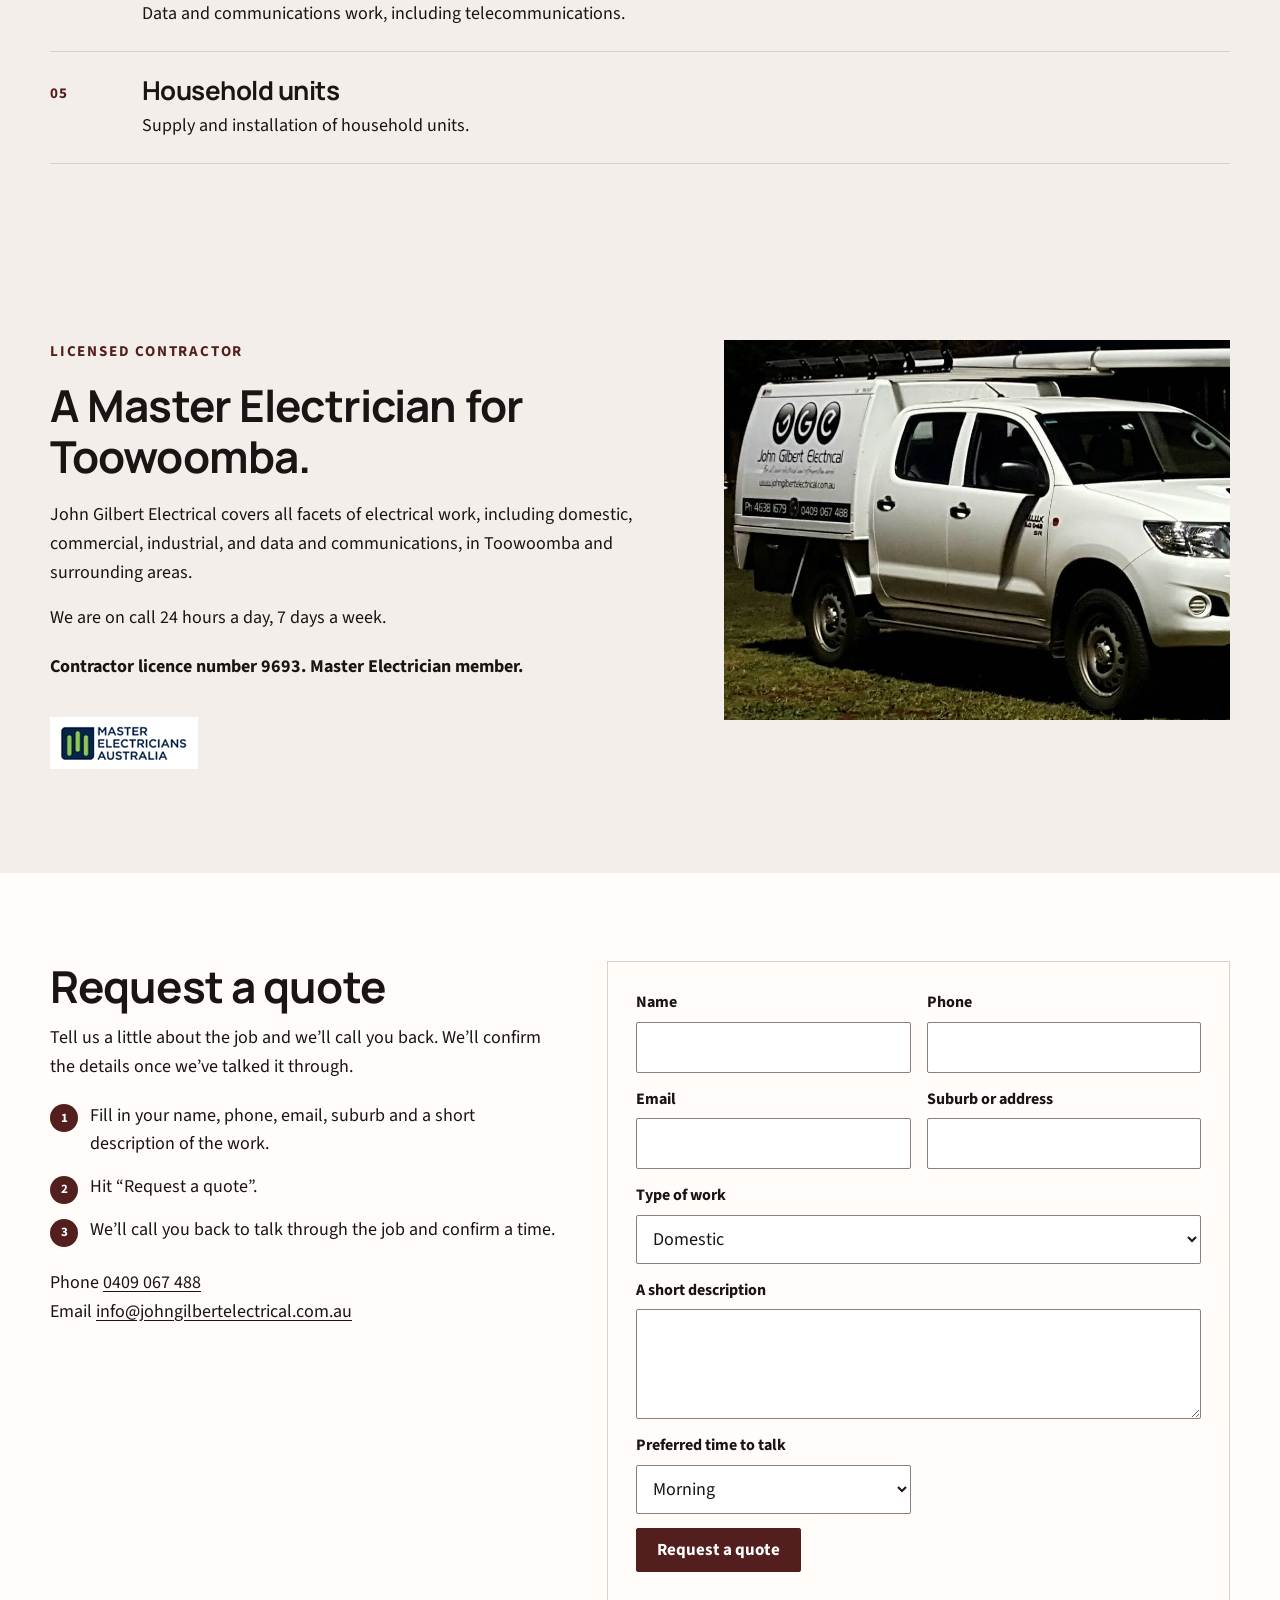
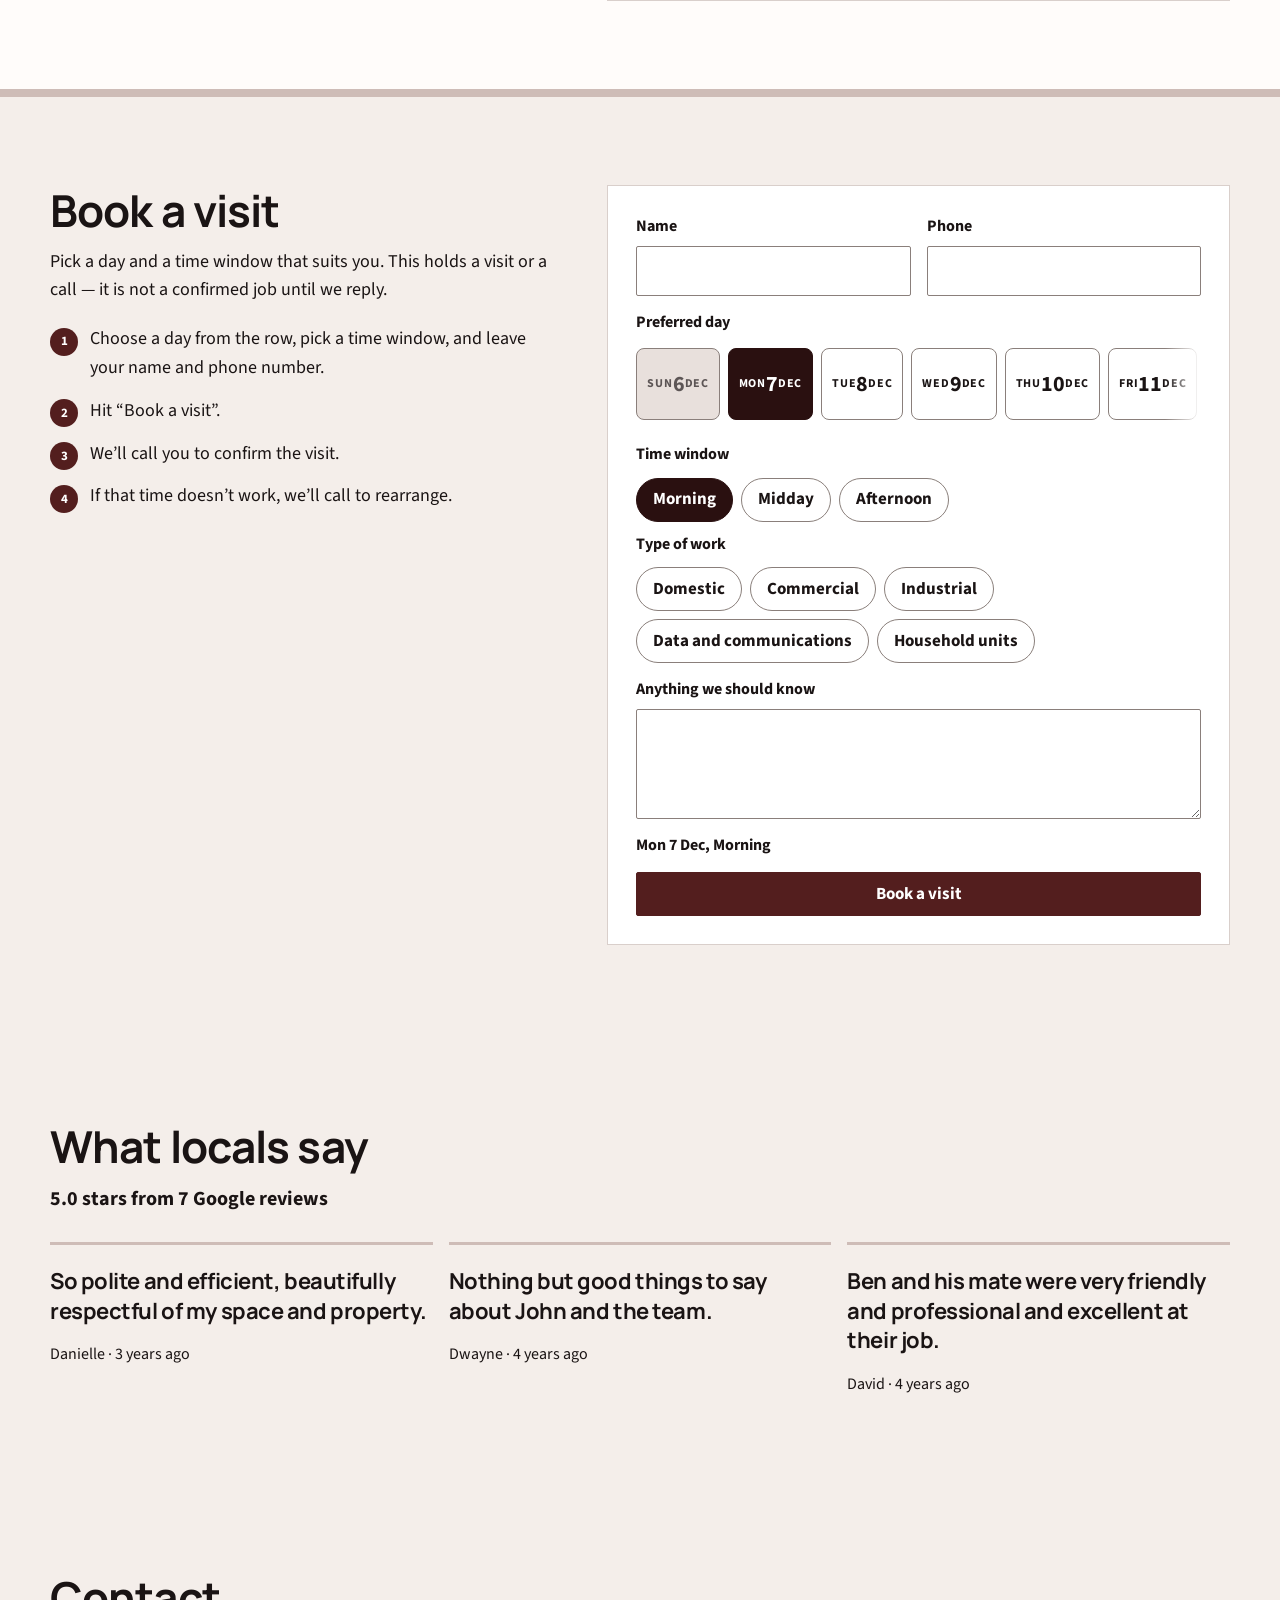
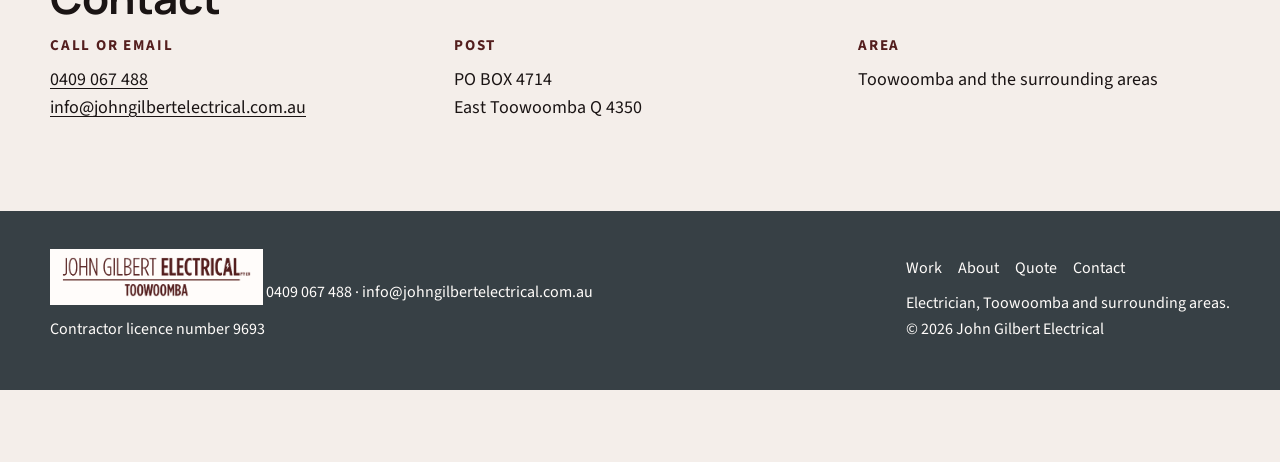
==== commit 439d59dd: "Fill own photos, fix booking chips, drop unpublished copy Add the two unique photographs from their " ====
--- a/index.html
+++ b/index.html
@@ -63,19 +63,26 @@
 
 <main id="main">
 <section class="hero" id="top">
-  <div class="wrap">
-    <p class="kicker">Master Electrician · Licence 9693</p>
-    <h1>Electrical work for <em>Toowoomba</em> and the surrounding areas.</h1>
-    <p class="lead">John Gilbert Electrical covers all facets of electrical work, including domestic, commercial, industrial, and data and communications.</p>
-    <div class="hero-actions">
-      <a class="btn btn-primary" href="#quote">Request a quote</a>
-      <a class="btn btn-secondary" href="tel:0409067488">Call 0409 067 488</a>
-    </div>
-    <p class="proof">
-      <span>Licence 9693</span>
-      <span>Master Electrician</span>
-      <span>On call 24 hours, 7 days</span>
-    </p>
+  <div class="wrap hero-split">
+    <div class="hero-copy">
+      <p class="kicker">Master Electrician · Licence 9693</p>
+      <h1>Electrical work for <em>Toowoomba</em> and the surrounding areas.</h1>
+      <p class="lead">John Gilbert Electrical covers all facets of electrical work, including domestic, commercial, industrial, and data and communications.</p>
+      <div class="hero-actions">
+        <a class="btn btn-primary" href="#quote">Request a quote</a>
+        <a class="btn btn-secondary" href="tel:0409067488">Call 0409 067 488</a>
+      </div>
+      <p class="proof">
+        <span>Licence 9693</span>
+        <span>Master Electrician</span>
+        <span>On call 24 hours, 7 days</span>
+      </p>
+    </div>
+    <figure class="hero-photo">
+      <a class="photo-link" href="assets/hero-john-gilbert.webp" data-caption="John Gilbert, Master Electrician.">
+        <img src="assets/hero-john-gilbert.webp" width="1400" height="934" alt="John Gilbert, Master Electrician">
+      </a>
+    </figure>
   </div>
 </section>
 
@@ -138,8 +145,10 @@
         </picture>
       </p>
     </div>
-    <figure class="photo-slot">
-      <strong>Your photo here — a recent job</strong>
+    <figure class="photo-frame">
+      <a class="photo-link" href="assets/work-vehicle.webp" data-caption="The John Gilbert Electrical work vehicle.">
+        <img src="assets/work-vehicle.webp" width="960" height="960" alt="John Gilbert Electrical work vehicle">
+      </a>
     </figure>
   </div>
 </section>
@@ -243,11 +252,11 @@
           <p class="widget-label" id="job-label">Type of work</p>
           <div data-job-error>
             <div class="job-chips" role="radiogroup" aria-labelledby="job-label">
-              <label class="job-chip"><input type="radio" name="job" value="Domestic"> Domestic</label>
-              <label class="job-chip"><input type="radio" name="job" value="Commercial"> Commercial</label>
-              <label class="job-chip"><input type="radio" name="job" value="Industrial"> Industrial</label>
-              <label class="job-chip"><input type="radio" name="job" value="Data and communications"> Data and communications</label>
-              <label class="job-chip"><input type="radio" name="job" value="Household units"> Household units</label>
+              <label class="pill"><input type="radio" name="job" value="Domestic"> Domestic</label>
+              <label class="pill"><input type="radio" name="job" value="Commercial"> Commercial</label>
+              <label class="pill"><input type="radio" name="job" value="Industrial"> Industrial</label>
+              <label class="pill"><input type="radio" name="job" value="Data and communications"> Data and communications</label>
+              <label class="pill"><input type="radio" name="job" value="Household units"> Household units</label>
             </div>
             <p class="field-error" hidden></p>
           </div>
@@ -281,7 +290,6 @@
         <footer>David · 4 years ago</footer>
       </blockquote>
     </div>
-    <p class="review-note">If we’ve already done a job for you, we’d be glad if you left a Google review. We’ll send a link after the work is finished.</p>
   </div>
 </section>
 
@@ -331,6 +339,16 @@
   <a class="btn btn-secondary" href="tel:0409067488">Call</a>
   <a class="btn btn-primary" href="#quote">Quote</a>
 </div>
+<div id="lightbox" class="lightbox" hidden role="dialog" aria-modal="true" aria-label="Photograph">
+  <button type="button" class="lightbox-close" aria-label="Close">×</button>
+  <button type="button" class="lightbox-prev" aria-label="Previous">‹</button>
+  <img class="lightbox-img" alt="">
+  <button type="button" class="lightbox-next" aria-label="Next">›</button>
+  <div class="lightbox-meta">
+    <p class="lightbox-caption"></p>
+    <p class="lightbox-count"></p>
+  </div>
+</div>
 <script src="site.js"></script>
 </body>
 </html>
--- a/site.css
+++ b/site.css
@@ -318,6 +318,43 @@
   align-items: flex-end;
   padding: 56px 0 64px;
 }
+.hero-split {
+  display: grid;
+  grid-template-columns: minmax(0, 1.05fr) minmax(0, 0.95fr);
+  gap: 40px 48px;
+  align-items: end;
+  width: min(1180px, calc(100% - 40px));
+}
+.hero-photo {
+  min-width: 0;
+  align-self: stretch;
+  min-height: 280px;
+  margin: 0;
+}
+.hero-photo .photo-link,
+.photo-frame .photo-link {
+  display: block;
+  width: 100%;
+  height: 100%;
+  min-height: 280px;
+}
+.hero-photo img,
+.photo-frame img {
+  width: 100%;
+  height: 100%;
+  max-height: min(70vh, 640px);
+  object-fit: cover;
+  display: block;
+}
+.photo-frame {
+  margin: 0;
+  min-width: 0;
+  aspect-ratio: 4 / 3;
+  overflow: hidden;
+  background: var(--slot-bg);
+}
+.photo-frame .photo-link { min-height: 0; height: 100%; }
+.photo-frame img { max-height: none; }
 .hero::before {
   content: "";
   position: absolute;
@@ -481,7 +518,10 @@
   cursor: pointer;
   color: var(--ink);
 }
-.chip input, .pill input {
+.chip input,
+.pill input {
+  appearance: none;
+  -webkit-appearance: none;
   position: absolute;
   inset: 0;
   opacity: 0;
@@ -489,6 +529,8 @@
   width: 100%;
   height: 100%;
   cursor: pointer;
+  border: 0;
+  background: transparent;
 }
 .chip .dow, .chip .mon {
   font-size: 12px;
@@ -500,8 +542,10 @@
 .chip .dom { font-size: 22px; font-weight: 700; line-height: 1.1; }
 
 .time-pills, .job-chips { display: flex; flex-wrap: wrap; gap: 8px; }
-.pill, .job-chip {
+.pill {
   position: relative;
+  box-sizing: border-box;
+  height: 44px;
   min-height: 44px;
   padding: 0 16px;
   border-radius: 999px;
@@ -510,17 +554,27 @@
   font: inherit;
   font-weight: 700;
   font-size: 17px;
+  line-height: 1;
   cursor: pointer;
   color: var(--ink);
   display: inline-flex;
+  flex-direction: row;
   align-items: center;
   justify-content: center;
-}
-.job-chip { font-size: 16px; }
+  gap: 0;
+  white-space: nowrap;
+  max-width: 100%;
+}
+form .pill,
+form .chip {
+  flex-direction: row;
+  gap: 0;
+  font-size: 17px;
+  font-weight: 700;
+}
 
 .chip:has(input:checked),
-.pill:has(input:checked),
-.job-chip:has(input:checked) {
+.pill:has(input:checked) {
   background: var(--selected-bg);
   color: var(--selected-fg);
   border-color: var(--selected-bg);
@@ -540,8 +594,7 @@
 .chip:has(input:disabled) input { cursor: not-allowed; }
 
 .chip:has(input:focus-visible),
-.pill:has(input:focus-visible),
-.job-chip:has(input:focus-visible) {
+.pill:has(input:focus-visible) {
   outline: 3px solid var(--focus);
   outline-offset: 3px;
 }
@@ -659,6 +712,57 @@
 footer.site .logo img { height: 40px; margin-bottom: 0; }
 footer.site nav { display: flex; flex-wrap: wrap; gap: 8px 16px; }
 footer.site nav a { min-height: 44px; display: inline-flex; align-items: center; }
+
+.lightbox {
+  position: fixed;
+  inset: 0;
+  z-index: 80;
+  background: rgba(0, 0, 0, 0.92);
+  display: grid;
+  grid-template-rows: 44px 1fr auto;
+  grid-template-columns: 44px 1fr 44px;
+  align-items: center;
+  justify-items: center;
+  padding: 12px;
+  gap: 8px;
+}
+.lightbox[hidden] { display: none !important; }
+.lightbox-img {
+  grid-column: 2;
+  grid-row: 2;
+  max-width: 90vw;
+  max-height: 85vh;
+  width: auto;
+  height: auto;
+  object-fit: contain;
+}
+.lightbox-close,
+.lightbox-prev,
+.lightbox-next {
+  width: 44px;
+  height: 44px;
+  min-width: 44px;
+  min-height: 44px;
+  border: 1px solid rgba(255, 255, 255, 0.35);
+  background: transparent;
+  color: #fff;
+  font-size: 28px;
+  line-height: 1;
+  cursor: pointer;
+  display: grid;
+  place-items: center;
+}
+.lightbox-close { grid-column: 3; grid-row: 1; justify-self: end; }
+.lightbox-prev { grid-column: 1; grid-row: 2; }
+.lightbox-next { grid-column: 3; grid-row: 2; }
+.lightbox-meta {
+  grid-column: 1 / -1;
+  grid-row: 3;
+  color: #fff;
+  text-align: center;
+  font-size: 16px;
+}
+body.lb-lock { overflow: hidden; }
 
 .sticky-call {
   display: none;
@@ -690,7 +794,9 @@
   .lead { font-size: 20px; }
   .steps li { font-size: 17px; }
   form input, form select, form textarea { font-size: 17px; }
-    .about-grid, .quote-grid, .book-grid, .quotes, .contact-grid { grid-template-columns: minmax(0, 1fr); }
+    .about-grid, .quote-grid, .book-grid, .quotes, .contact-grid, .hero-split { grid-template-columns: minmax(0, 1fr); }
+  .hero-photo { order: -1; min-height: 220px; }
+  .hero-photo img { max-height: 42vh; }
   .about-grid > *, .quote-grid > *, .book-grid > *, form { min-width: 0; }
   header.site .wrap { min-height: 64px; flex-wrap: wrap; row-gap: 0; }
   .logo img { height: 44px; }
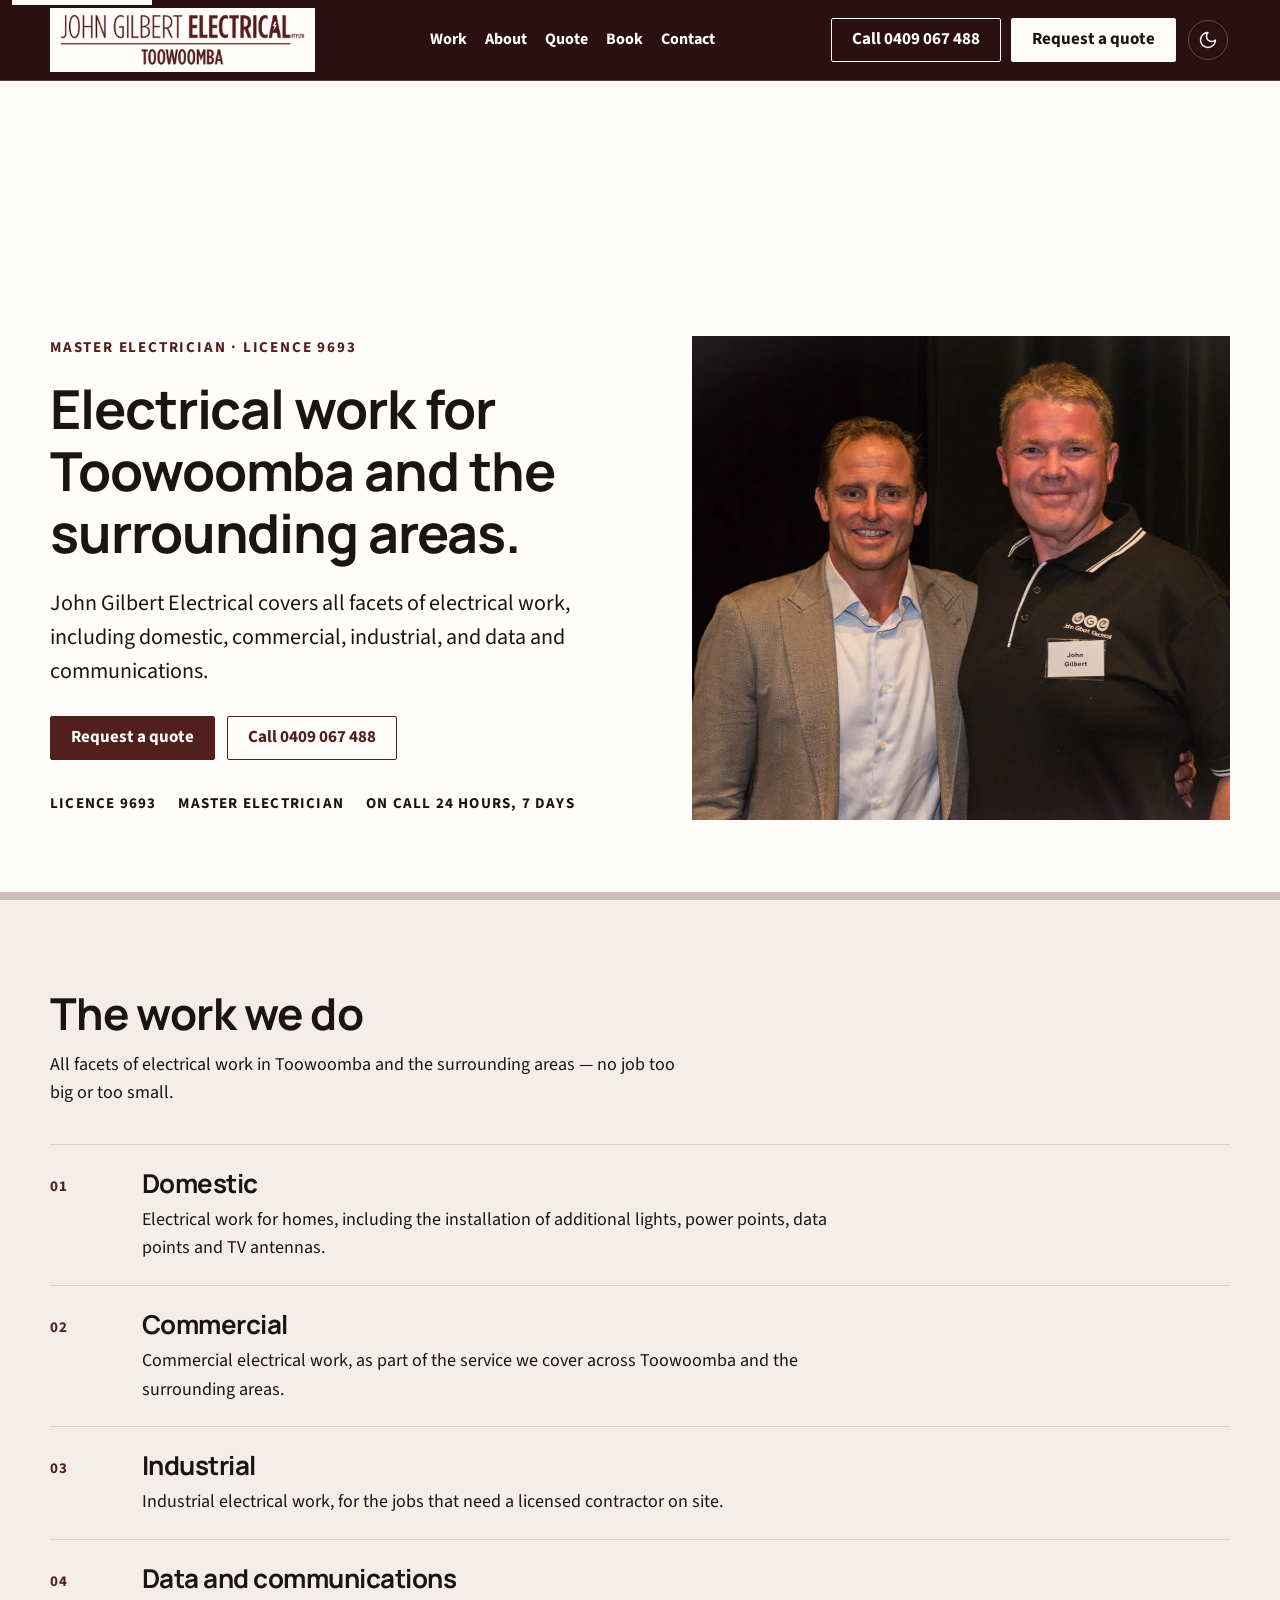
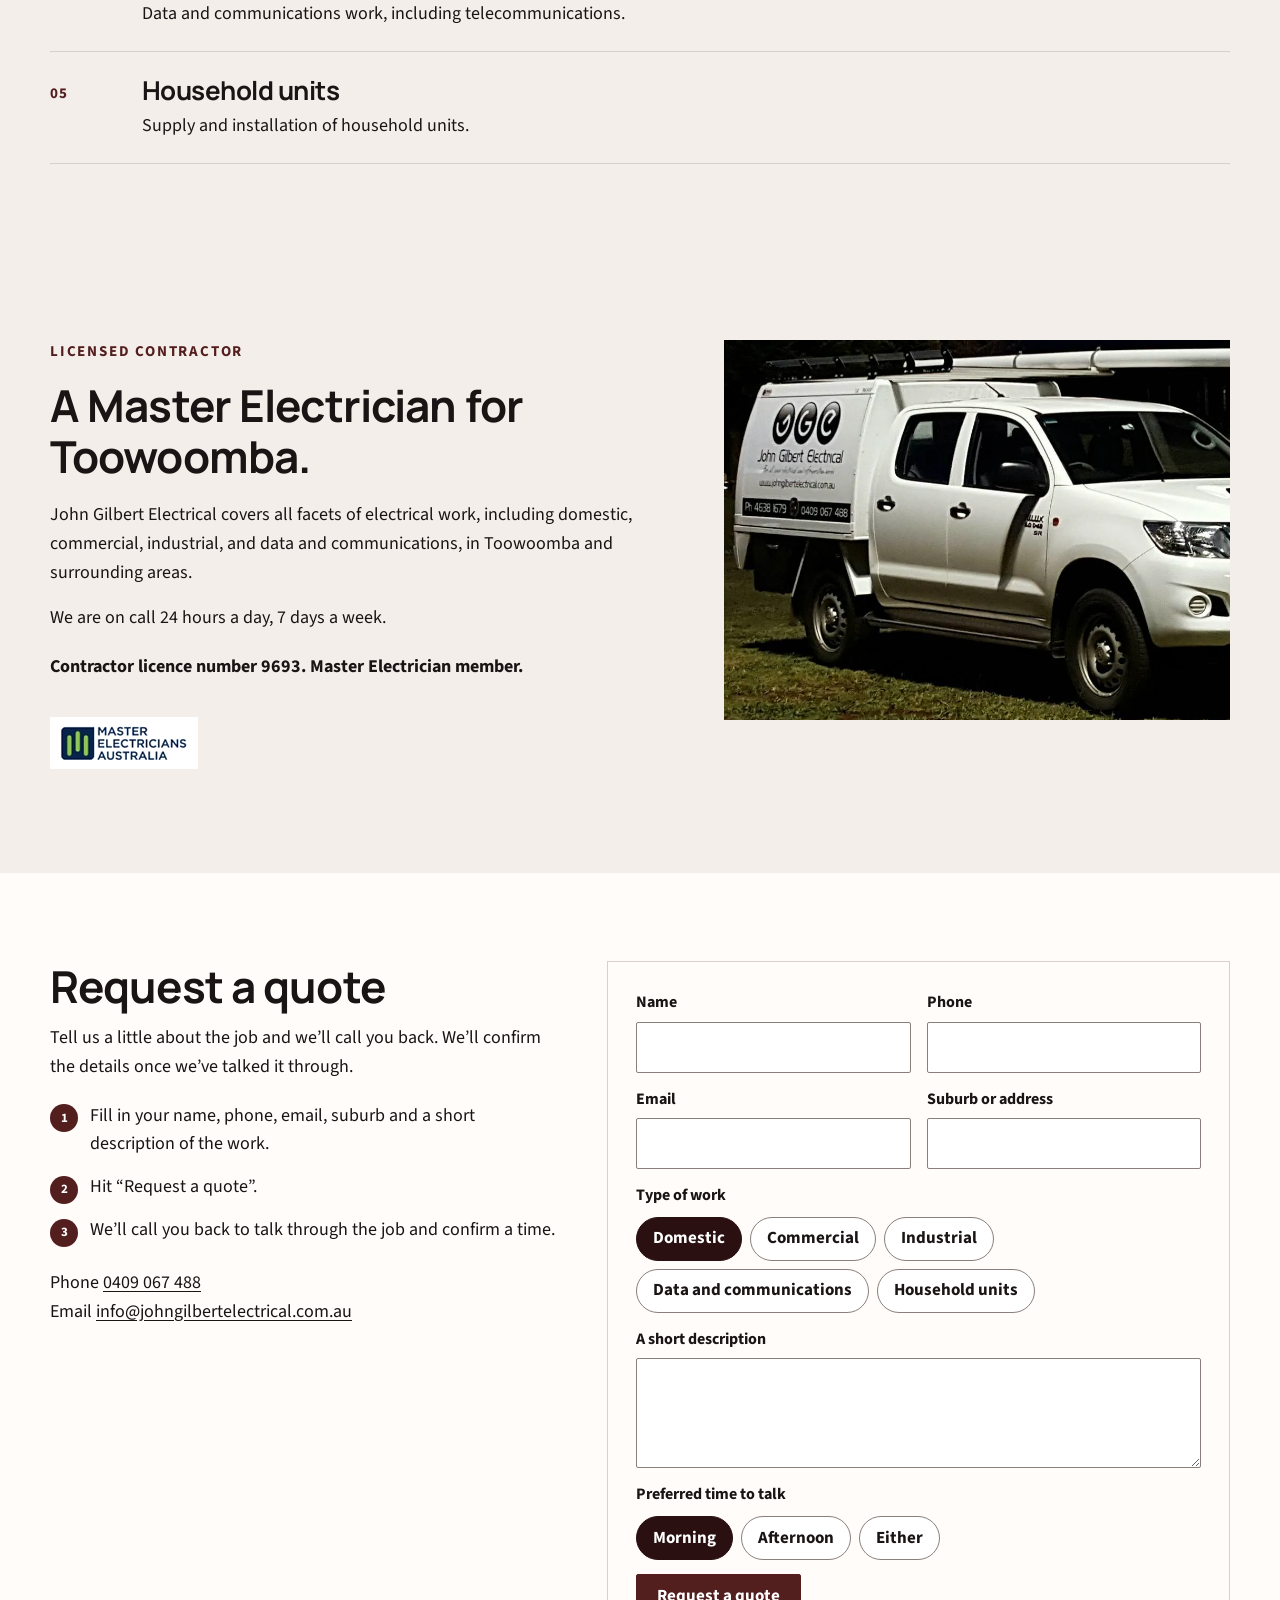
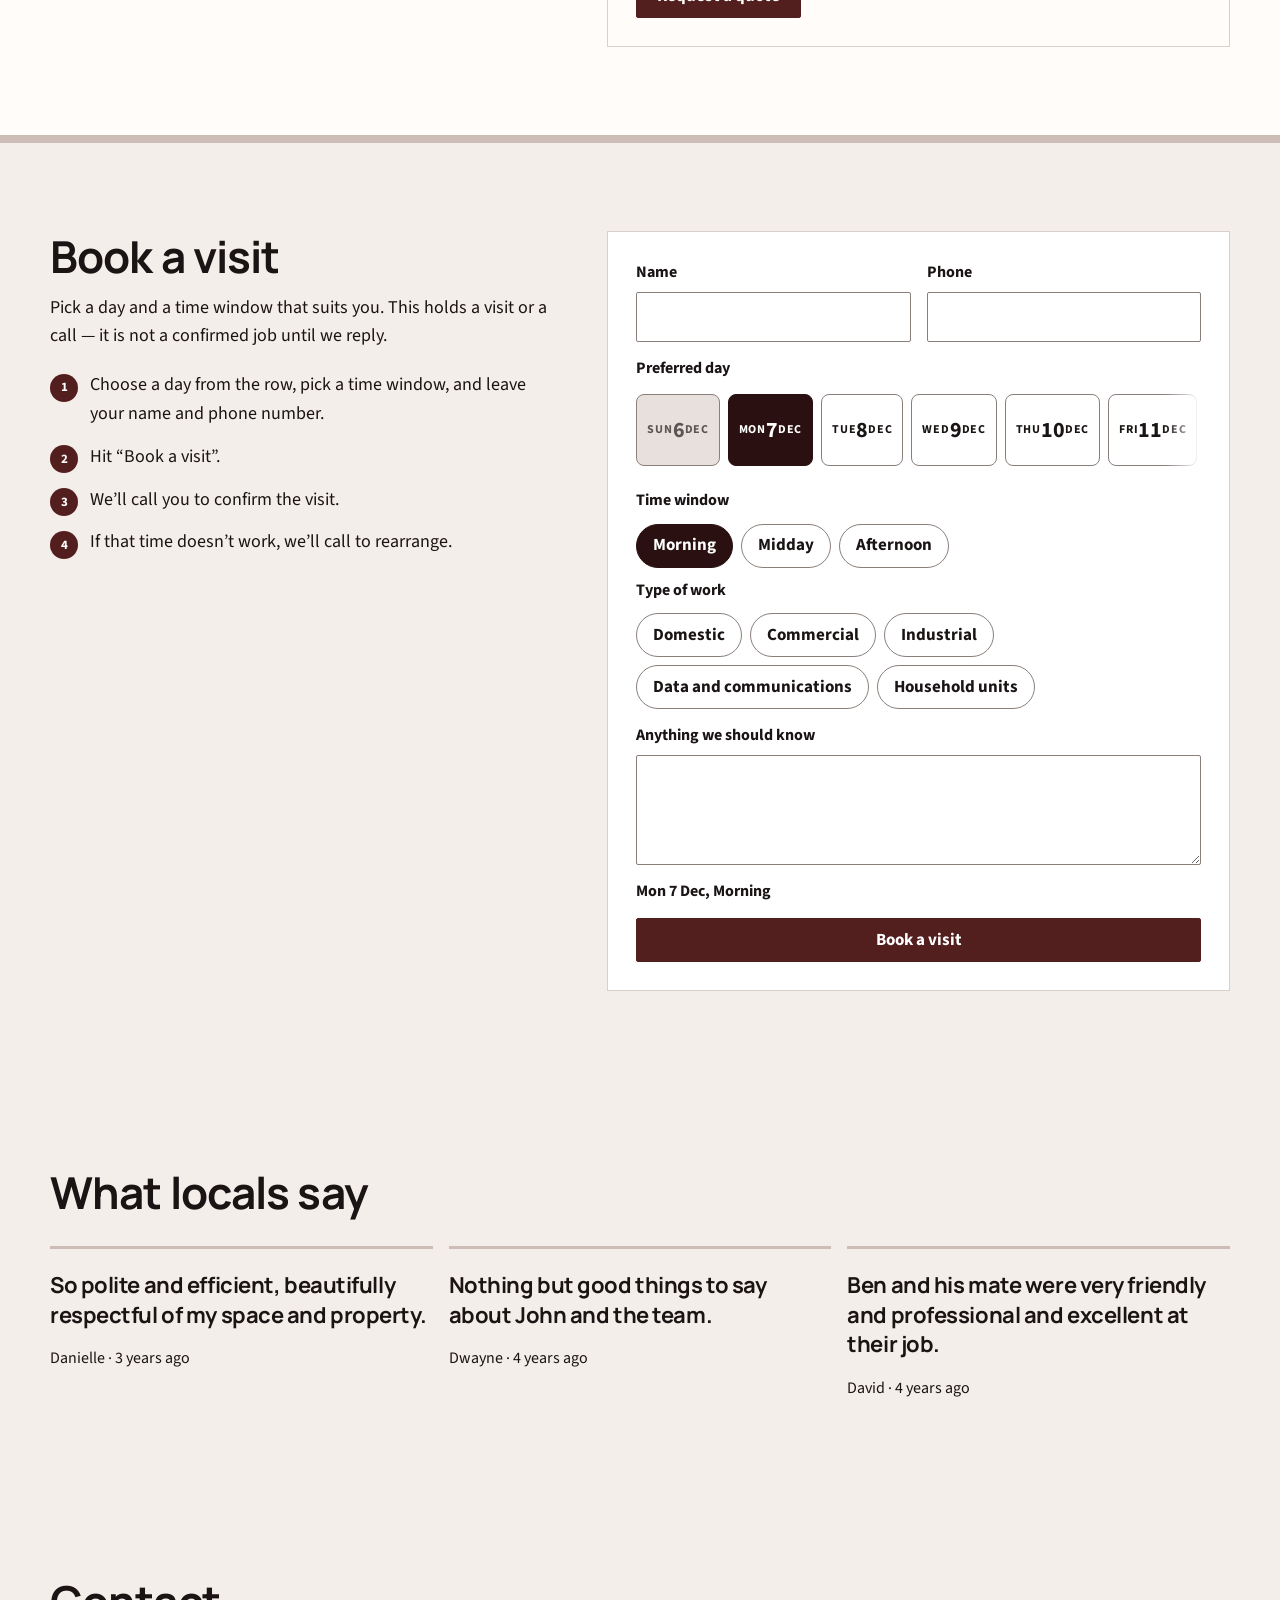
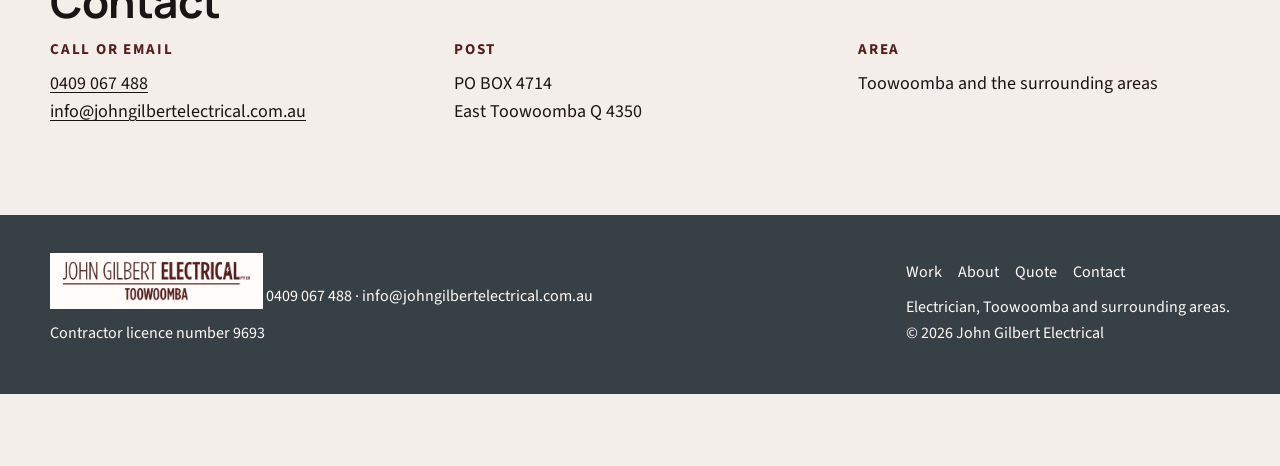
==== commit 0f25f8c0: "Replace quote selects with pills, drop public builder notes Quote forms on Home and /quotes/ now use" ====
--- a/index.html
+++ b/index.html
@@ -183,26 +183,28 @@
           <input type="text" name="suburb" autocomplete="address-level2">
           <span class="field-error" hidden></span>
         </label>
-        <label class="full">Type of work
-          <select name="work">
-            <option>Domestic</option>
-            <option>Commercial</option>
-            <option>Industrial</option>
-            <option>Data and communications</option>
-            <option>Household units</option>
-          </select>
-        </label>
+        <div class="full">
+          <p class="widget-label" id="work-label">Type of work</p>
+          <div class="job-chips" role="radiogroup" aria-labelledby="work-label">
+            <label class="pill"><input type="radio" name="work" value="Domestic" checked> Domestic</label>
+            <label class="pill"><input type="radio" name="work" value="Commercial"> Commercial</label>
+            <label class="pill"><input type="radio" name="work" value="Industrial"> Industrial</label>
+            <label class="pill"><input type="radio" name="work" value="Data and communications"> Data and communications</label>
+            <label class="pill"><input type="radio" name="work" value="Household units"> Household units</label>
+          </div>
+        </div>
         <label class="full">A short description
           <textarea name="details"></textarea>
           <span class="field-error" hidden></span>
         </label>
-        <label>Preferred time to talk
-          <select name="when">
-            <option>Morning</option>
-            <option>Afternoon</option>
-            <option>Either</option>
-          </select>
-        </label>
+        <div class="full">
+          <p class="widget-label" id="when-label">Preferred time to talk</p>
+          <div class="time-pills" role="radiogroup" aria-labelledby="when-label">
+            <label class="pill"><input type="radio" name="when" value="Morning" checked> Morning</label>
+            <label class="pill"><input type="radio" name="when" value="Afternoon"> Afternoon</label>
+            <label class="pill"><input type="radio" name="when" value="Either"> Either</label>
+          </div>
+        </div>
         <div class="submit"><button class="btn btn-primary" type="submit">Request a quote</button></div>
       </form>
       <p class="thanks" hidden tabindex="-1">Thank you. We’ll call you back to talk through the job and confirm a time.</p>
@@ -275,7 +277,6 @@
 <section class="reviews" id="reviews">
   <div class="wrap">
     <h2>What locals say</h2>
-    <p class="rating">5.0 stars from 7 Google reviews</p>
     <div class="quotes">
       <blockquote>
         <p>So polite and efficient, beautifully respectful of my space and property.</p>
--- a/site.css
+++ b/site.css
@@ -609,7 +609,13 @@
 }
 .book form { background: var(--field-bg); border-color: var(--line); }
 form label { display: flex; flex-direction: column; gap: 6px; font-size: 16px; font-weight: 700; color: var(--ink); }
-form label.full { grid-column: 1 / -1; }
+form .full { grid-column: 1 / -1; }
+form div.full {
+  display: flex;
+  flex-direction: column;
+  gap: 8px;
+  min-width: 0;
+}
 form input, form select, form textarea {
   min-height: 44px;
   padding: 10px 12px;
@@ -649,9 +655,8 @@
 }
 
 .reviews { background: var(--band-bg); color: var(--band-fg); }
-.reviews h2 { color: var(--band-heading); }
+.reviews h2 { color: var(--band-heading); margin-bottom: 28px; }
 .reviews .help { color: var(--band-fg); }
-.rating { font-size: 20px; font-weight: 700; color: var(--band-fg); margin-bottom: 28px; line-height: 1.5; }
 .quotes { display: grid; grid-template-columns: repeat(3, minmax(0, 1fr)); gap: 16px; }
 blockquote {
   border-top: 3px solid var(--taupe);
